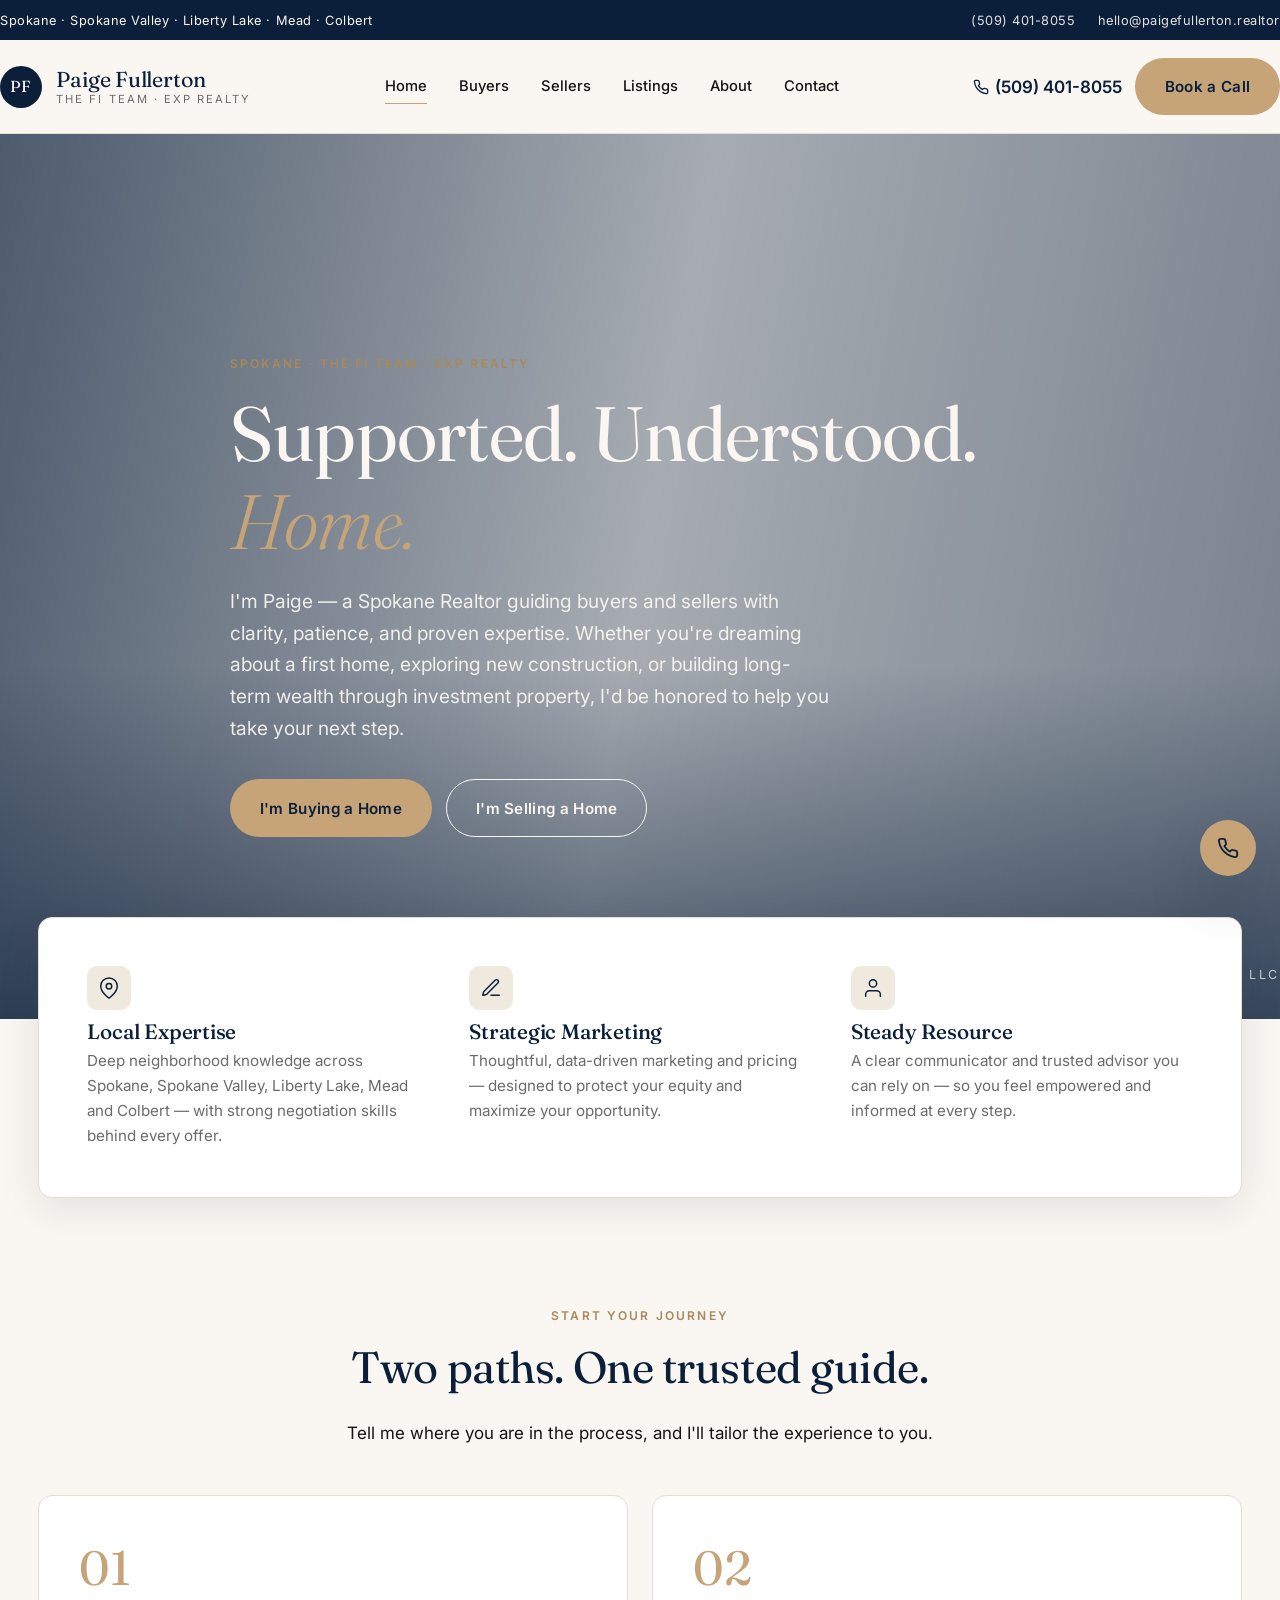
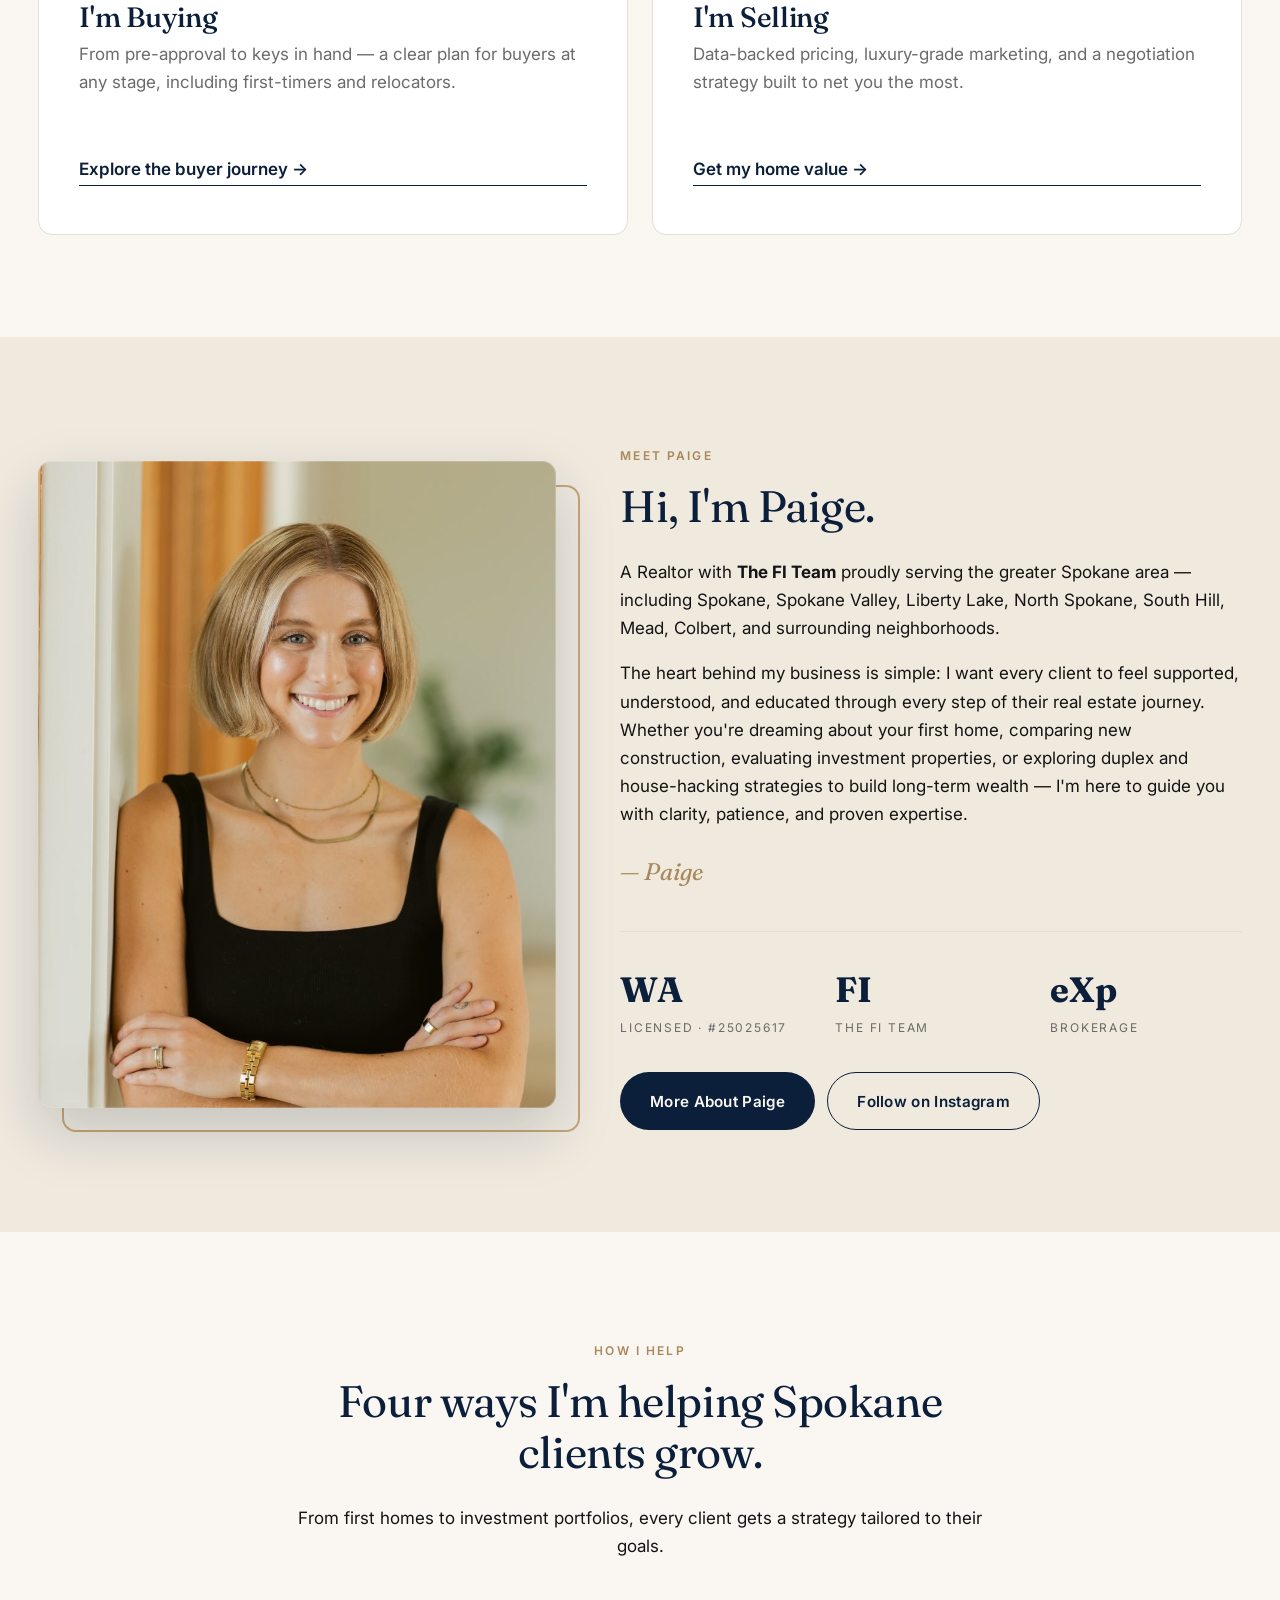
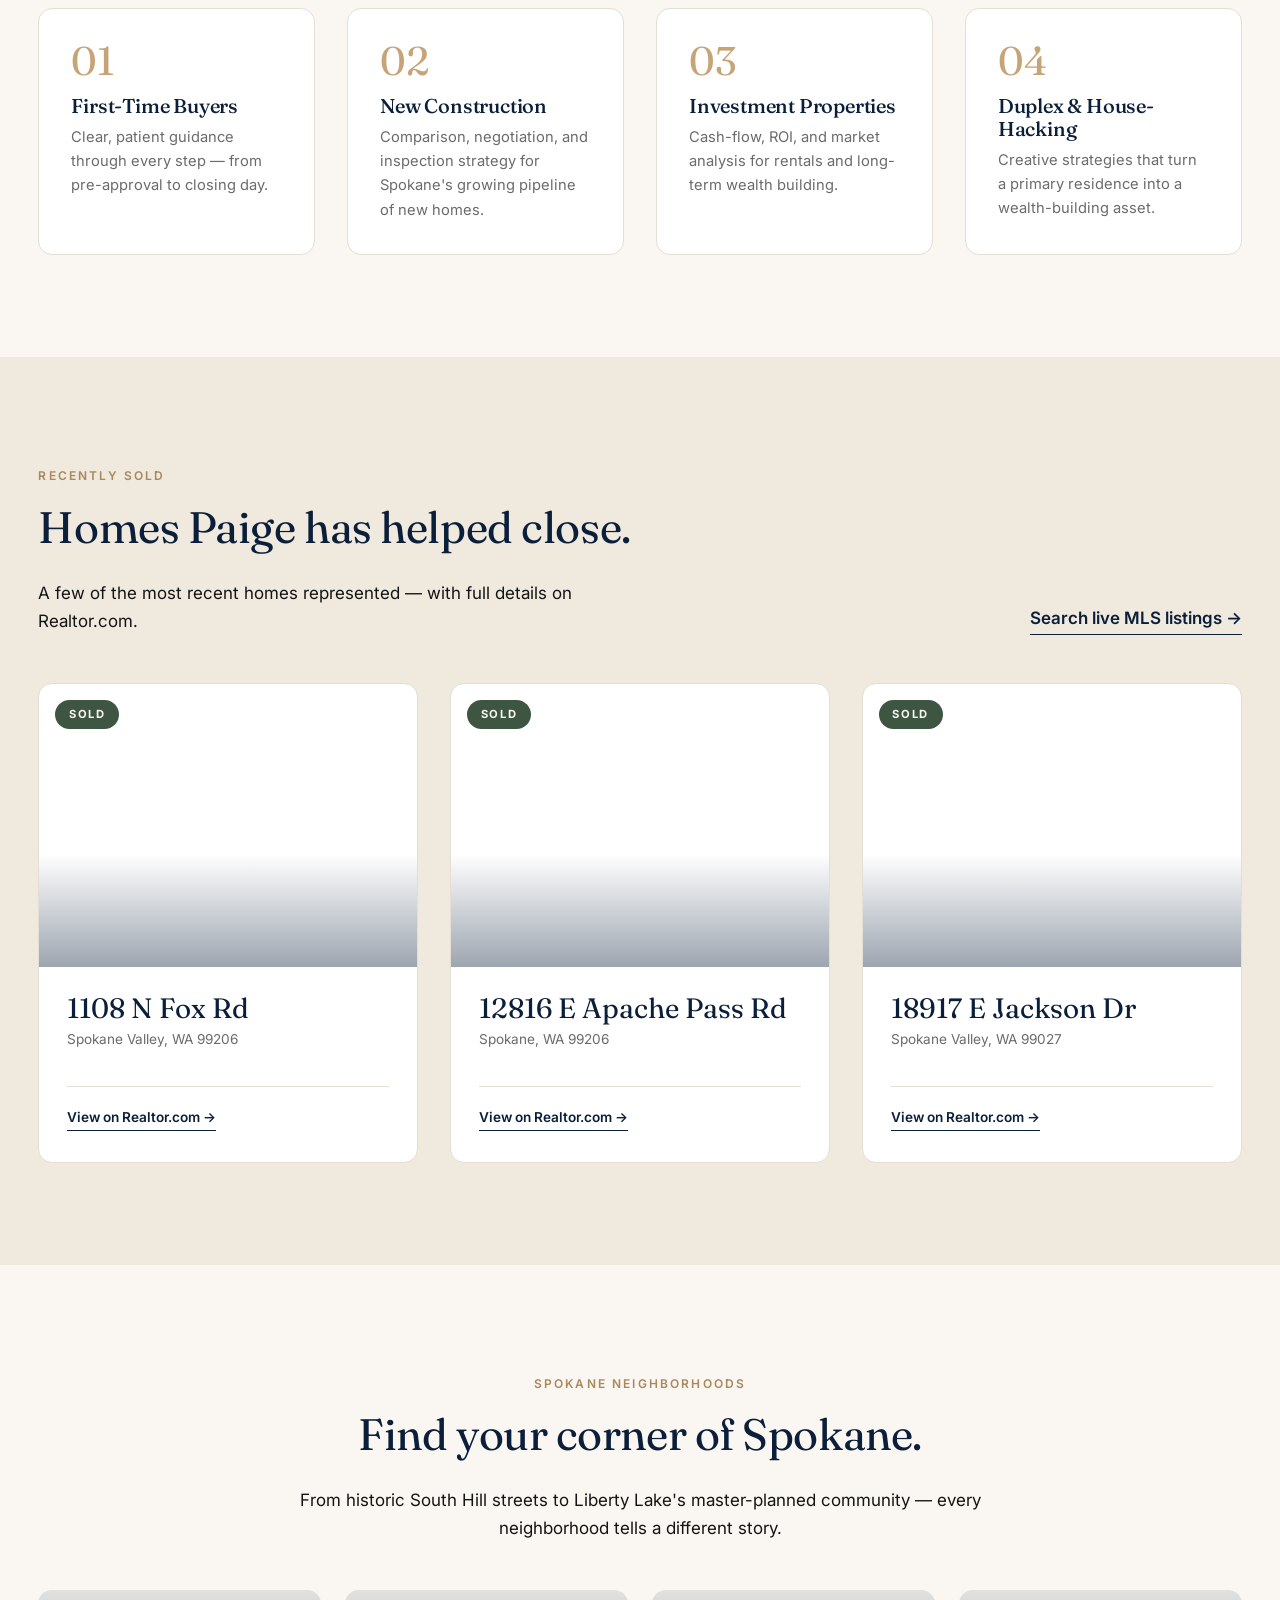
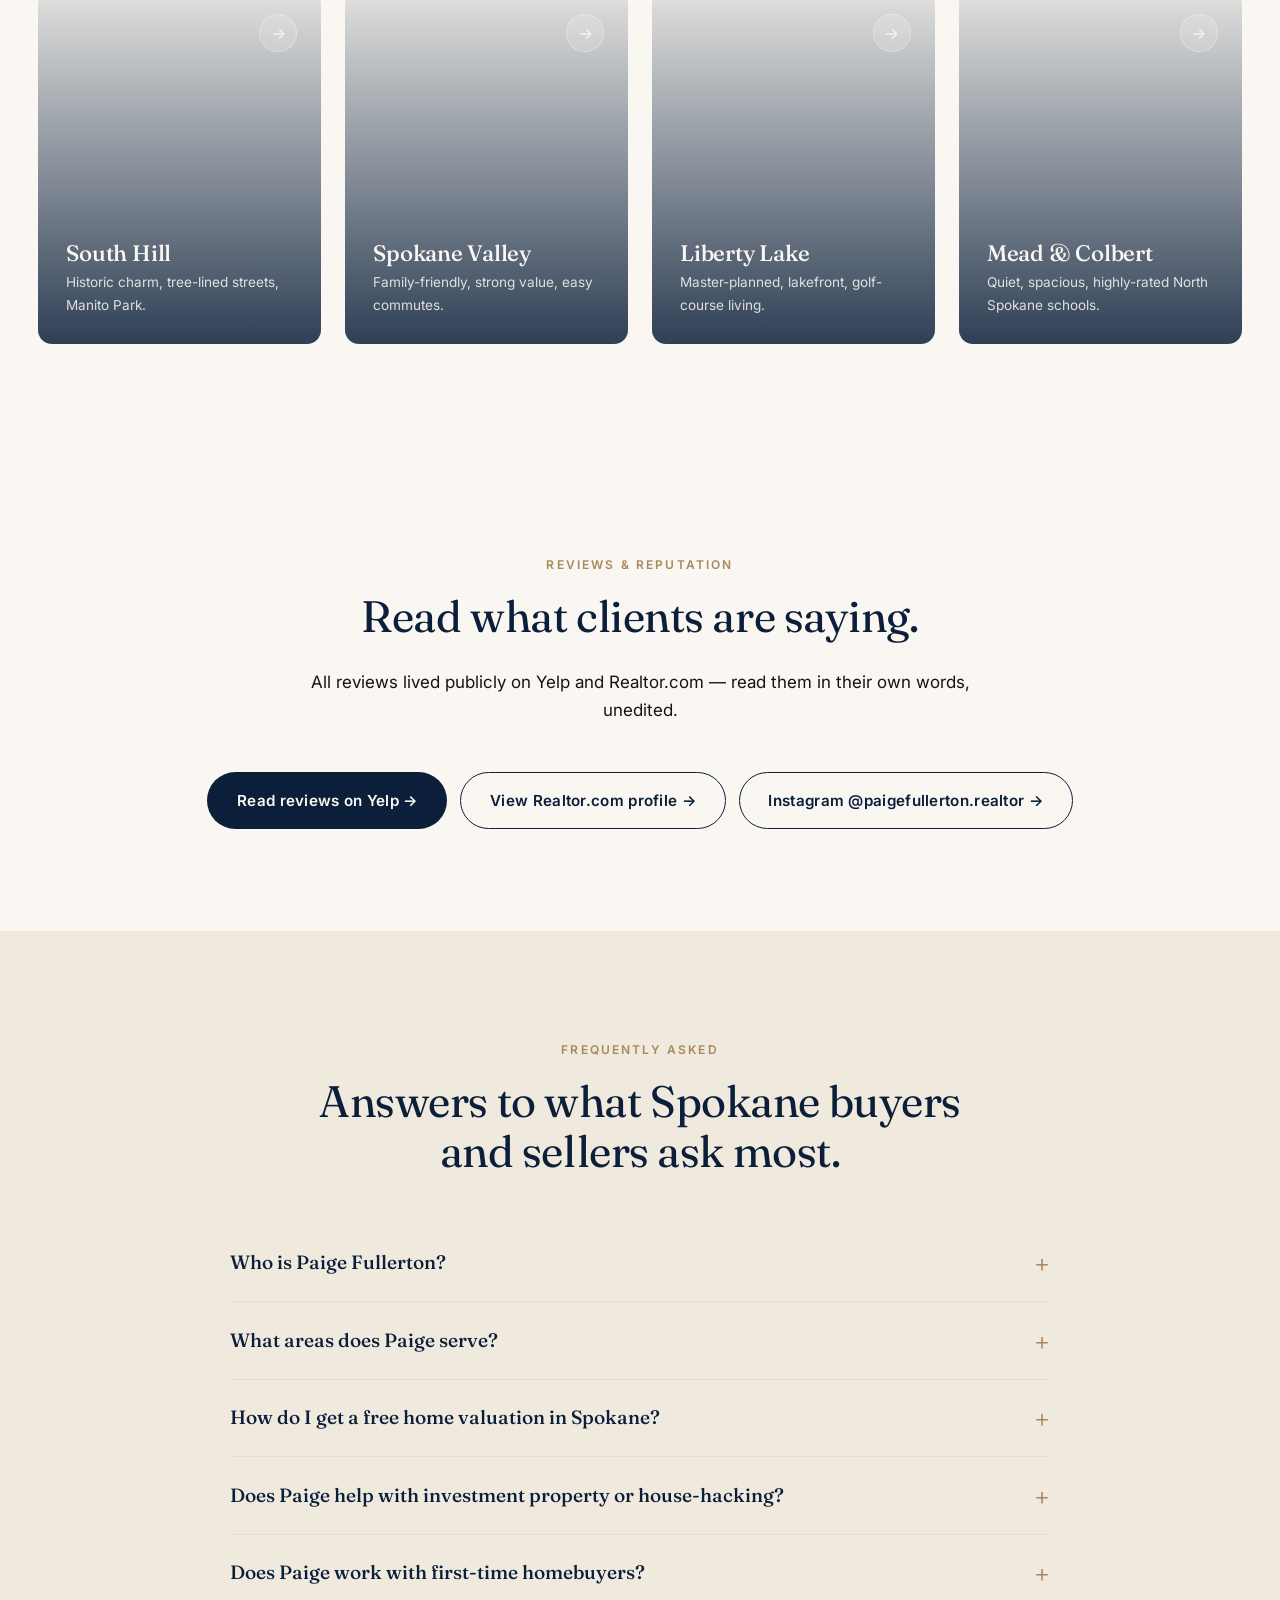
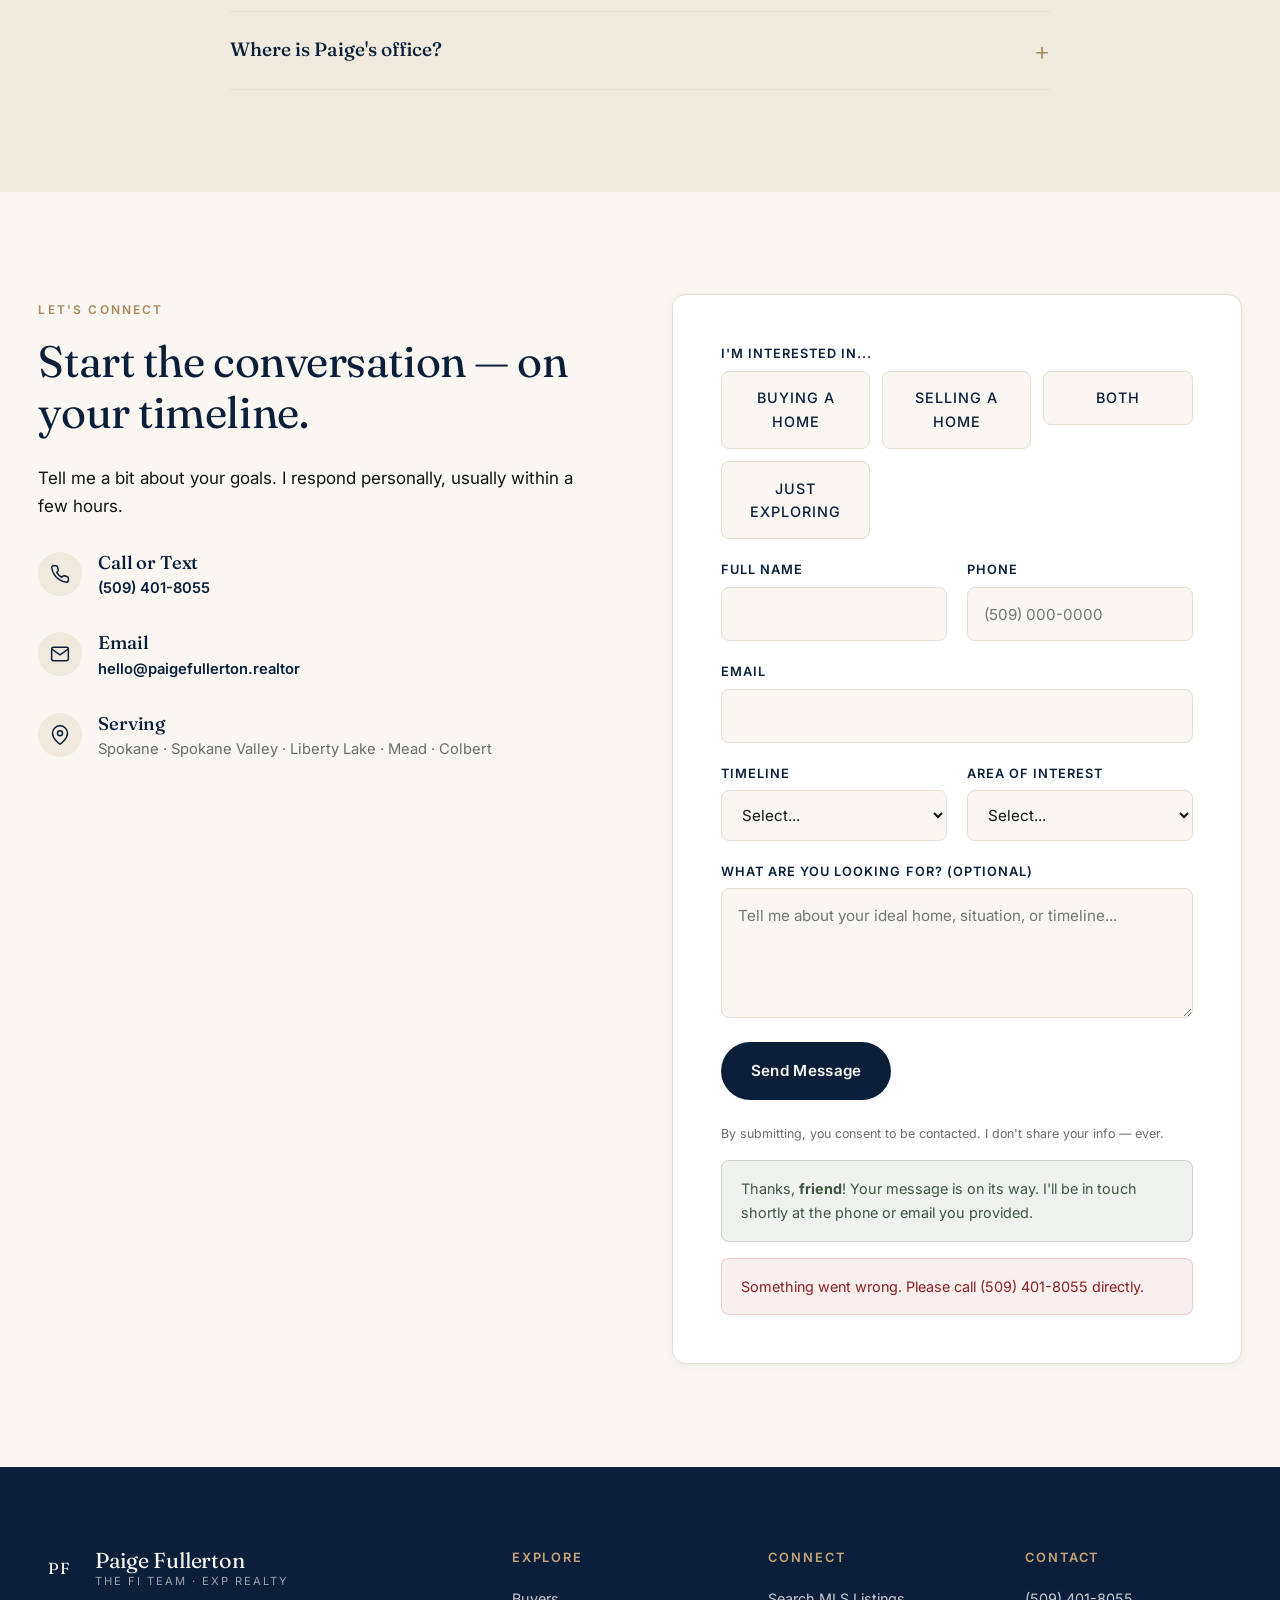
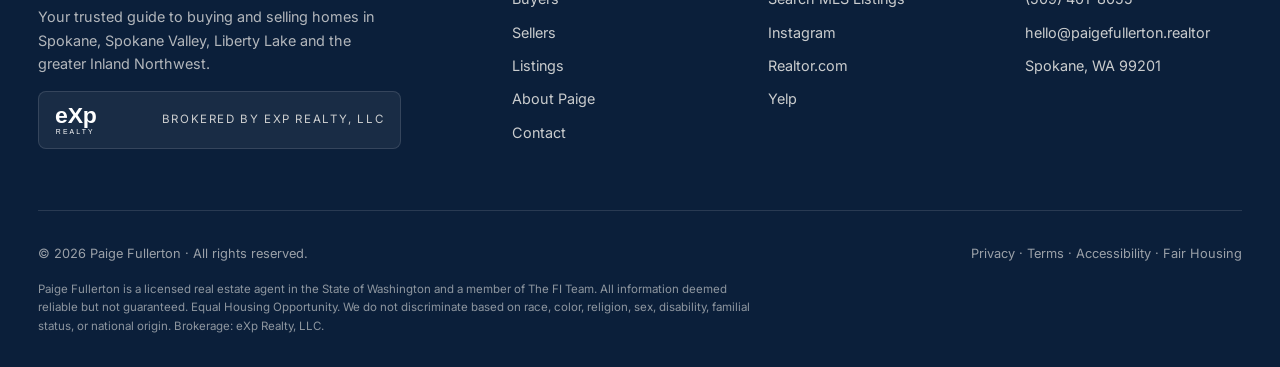
==== index.html @ 797d2068 "Initial: Paige Fullerton · Spokane Realtor static site" ====
<!doctype html>
<html lang="en">
<head>
<meta charset="utf-8" />
<meta name="viewport" content="width=device-width,initial-scale=1" />

<title>Paige Fullerton | Spokane Real Estate Agent · eXp Realty</title>
<meta name="description" content="Paige Fullerton is a Washington-licensed Realtor with The FI Team at eXp Realty, based in Spokane. Helping buyers and sellers across South Hill, Kendall Yards, Liberty Lake and the greater Inland Northwest." />
<meta name="keywords" content="Spokane real estate agent, Spokane realtor, eXp Realty Spokane, Paige Fullerton, South Hill homes for sale, Kendall Yards, Liberty Lake real estate, sell home Spokane, buy home Spokane" />
<meta name="author" content="Paige Fullerton" />
<meta name="geo.region" content="US-WA" />
<meta name="geo.placename" content="Spokane" />
<meta name="robots" content="index, follow, max-image-preview:large" />
<link rel="canonical" href="https://di14mehdi8.github.io/paige-fullerton-site/" />

<!-- Open Graph -->
<meta property="og:type" content="website" />
<meta property="og:site_name" content="Paige Fullerton · Spokane Real Estate" />
<meta property="og:title" content="Paige Fullerton | Spokane Real Estate Agent · eXp Realty" />
<meta property="og:description" content="Your guide to buying and selling homes in Spokane, WA. Local expertise, modern marketing, and concierge service from eXp Realty agent Paige Fullerton." />
<meta property="og:image" content="https://di14mehdi8.github.io/paige-fullerton-site/assets/images/paige-headshot.jpg" />
<meta property="og:url" content="https://di14mehdi8.github.io/paige-fullerton-site/" />
<meta property="og:locale" content="en_US" />

<!-- Twitter -->
<meta name="twitter:card" content="summary_large_image" />
<meta name="twitter:title" content="Paige Fullerton | Spokane Real Estate Agent" />
<meta name="twitter:description" content="Buy or sell with confidence in Spokane, WA. Backed by eXp Realty." />
<meta name="twitter:image" content="https://di14mehdi8.github.io/paige-fullerton-site/assets/images/paige-headshot.jpg" />

<!-- Favicon -->
<link rel="icon" type="image/svg+xml" href="assets/favicon.svg" />
<link rel="apple-touch-icon" href="assets/apple-touch-icon.png" />

<!-- Fonts -->
<link rel="preconnect" href="https://fonts.googleapis.com" />
<link rel="preconnect" href="https://fonts.gstatic.com" crossorigin />
<link href="https://fonts.googleapis.com/css2?family=Fraunces:ital,opsz,wght@0,9..144,300..500;1,9..144,300..500&family=Inter:wght@400;500;600;700&display=swap" rel="stylesheet" />

<link rel="stylesheet" href="css/styles.css" />

<!-- JSON-LD: RealEstateAgent -->
<script type="application/ld+json">
{
  "@context": "https://schema.org",
  "@type": "RealEstateAgent",
  "@id": "https://di14mehdi8.github.io/paige-fullerton-site/#agent",
  "name": "Paige Fullerton",
  "image": "https://di14mehdi8.github.io/paige-fullerton-site/assets/images/paige-headshot.jpg",
  "url": "https://di14mehdi8.github.io/paige-fullerton-site/",
  "telephone": "+1-509-401-8055",
  "email": "hello@paigefullerton.realtor",
  "jobTitle": "Real Estate Agent",
  "description": "Washington-licensed real estate agent with The FI Team at eXp Realty, helping buyers and sellers across Spokane County and the greater Inland Northwest.",
  "memberOf": {
    "@type": "Organization",
    "name": "The FI Team"
  },
  "worksFor": {
    "@type": "RealEstateAgency",
    "name": "eXp Realty, LLC",
    "url": "https://www.exprealty.com/"
  },
  "address": {
    "@type": "PostalAddress",
    "streetAddress": "601 W 1st Ave Ste 1400",
    "addressLocality": "Spokane",
    "addressRegion": "WA",
    "postalCode": "99201",
    "addressCountry": "US"
  },
  "hasCredential": {
    "@type": "EducationalOccupationalCredential",
    "credentialCategory": "license",
    "identifier": "25025617",
    "recognizedBy": {"@type":"Organization","name":"Washington State Department of Licensing"}
  },
  "areaServed": [
    {"@type": "City", "name": "Spokane, WA"},
    {"@type": "City", "name": "Spokane Valley, WA"},
    {"@type": "City", "name": "Liberty Lake, WA"},
    {"@type": "City", "name": "North Spokane, WA"},
    {"@type": "City", "name": "South Hill, Spokane, WA"},
    {"@type": "City", "name": "Mead, WA"},
    {"@type": "City", "name": "Colbert, WA"}
  ],
  "knowsAbout": [
    "Residential real estate",
    "First-time homebuyers",
    "New construction",
    "Investment properties",
    "Duplex and house-hacking strategies",
    "Pricing strategy",
    "Market analysis",
    "Negotiation",
    "Staging recommendations"
  ],
  "sameAs": [
    "https://www.instagram.com/paigefullerton.realtor/",
    "https://www.realtor.com/realestateagents/69431c8e93b775f14935ef89",
    "https://www.yelp.com/biz/paige-fullerton-realtor-spokane"
  ]
}
</script>

<!-- JSON-LD: LocalBusiness -->
<script type="application/ld+json">
{
  "@context": "https://schema.org",
  "@type": "LocalBusiness",
  "@id": "https://di14mehdi8.github.io/paige-fullerton-site/#business",
  "name": "Paige Fullerton Real Estate · The FI Team at eXp Realty",
  "image": "https://di14mehdi8.github.io/paige-fullerton-site/assets/images/paige-headshot.jpg",
  "telephone": "+1-509-401-8055",
  "url": "https://di14mehdi8.github.io/paige-fullerton-site/",
  "priceRange": "$$$",
  "address": {
    "@type": "PostalAddress",
    "streetAddress": "601 W 1st Ave Ste 1400",
    "addressLocality": "Spokane",
    "addressRegion": "WA",
    "postalCode": "99201",
    "addressCountry": "US"
  },
  "geo": {
    "@type": "GeoCoordinates",
    "latitude": 47.6587,
    "longitude": -117.4260
  },
  "openingHoursSpecification": [{
    "@type": "OpeningHoursSpecification",
    "dayOfWeek": ["Monday","Tuesday","Wednesday","Thursday","Friday","Saturday","Sunday"],
    "opens": "08:00",
    "closes": "20:00"
  }]
}
</script>

<!-- JSON-LD: FAQPage (AEO) -->
<script type="application/ld+json">
{
  "@context": "https://schema.org",
  "@type": "FAQPage",
  "mainEntity": [
    {
      "@type": "Question",
      "name": "Who is Paige Fullerton?",
      "acceptedAnswer": {
        "@type": "Answer",
        "text": "Paige Fullerton is a Washington-licensed Realtor based in Spokane, WA. She is a member of The FI Team — one of the fastest-growing real estate teams in North America — operating under the eXp Realty brokerage. Paige helps buyers and sellers across Spokane, Spokane Valley, Liberty Lake, and the greater Inland Northwest."
      }
    },
    {
      "@type": "Question",
      "name": "What areas does Paige Fullerton serve?",
      "acceptedAnswer": {
        "@type": "Answer",
        "text": "Paige proudly serves the greater Spokane area including Spokane, Spokane Valley, Liberty Lake, North Spokane, South Hill, Mead, Colbert, and the surrounding neighborhoods."
      }
    },
    {
      "@type": "Question",
      "name": "How do I get a free home valuation in Spokane?",
      "acceptedAnswer": {
        "@type": "Answer",
        "text": "Request a complimentary home valuation directly from Paige Fullerton's website or call (509) 401-8055. You will receive a data-backed estimate based on recent comparable sales in your Spokane neighborhood, usually within 24 hours."
      }
    },
    {
      "@type": "Question",
      "name": "What is the Spokane real estate market like in 2026?",
      "acceptedAnswer": {
        "@type": "Answer",
        "text": "Spokane remains one of the most sought-after markets in the Inland Northwest. Inventory is modest, days on market average under 30 in many neighborhoods, and appreciation continues in South Hill, Kendall Yards, and Liberty Lake. Contact Paige for a current neighborhood-specific report."
      }
    },
    {
      "@type": "Question",
      "name": "Does Paige Fullerton work with first-time homebuyers?",
      "acceptedAnswer": {
        "@type": "Answer",
        "text": "Yes. Paige loves working with first-time buyers and walks them through every step with clarity and patience. She also specializes in new construction, investment properties, and duplex and house-hacking strategies for clients building long-term wealth."
      }
    }
  ]
}
</script>

<!-- JSON-LD: WebSite (sitelinks searchbox) -->
<script type="application/ld+json">
{
  "@context": "https://schema.org",
  "@type": "WebSite",
  "@id": "https://di14mehdi8.github.io/paige-fullerton-site/#website",
  "url": "https://di14mehdi8.github.io/paige-fullerton-site/",
  "name": "Paige Fullerton · Spokane Real Estate",
  "publisher": { "@id": "https://di14mehdi8.github.io/paige-fullerton-site/#agent" },
  "potentialAction": {
    "@type": "SearchAction",
    "target": "https://di14mehdi8.github.io/paige-fullerton-site/listings.html?q={search_term_string}",
    "query-input": "required name=search_term_string"
  }
}
</script>
</head>
<body>

<!-- Top bar -->
<div class="topbar">
  <div class="container topbar-inner">
    <div>Spokane · Spokane Valley · Liberty Lake · Mead · Colbert</div>
    <div class="topbar-right">
      <a href="tel:+15094018055" aria-label="Call Paige">(509) 401-8055</a>
      <a href="mailto:hello@paigefullerton.realtor" aria-label="Email Paige">hello@paigefullerton.realtor</a>
    </div>
  </div>
</div>

<!-- Header -->
<header class="site-header">
  <div class="container site-header-inner">
    <a class="brand" href="index.html" aria-label="Paige Fullerton Real Estate home">
      <span class="brand-mark" aria-hidden="true">PF</span>
      <span class="brand-text">
        Paige Fullerton
        <small>The FI Team · eXp Realty</small>
      </span>
    </a>

    <nav class="primary-nav" id="primary-nav" aria-label="Primary">
      <ul>
        <li><a href="index.html" aria-current="page">Home</a></li>
        <li><a href="buyers.html">Buyers</a></li>
        <li><a href="sellers.html">Sellers</a></li>
        <li><a href="listings.html">Listings</a></li>
        <li><a href="about.html">About</a></li>
        <li><a href="contact.html">Contact</a></li>
      </ul>
    </nav>

    <div class="header-cta">
      <a class="phone-link" href="tel:+15094018055">
        <svg width="16" height="16" viewBox="0 0 24 24" fill="none" stroke="currentColor" stroke-width="2" stroke-linecap="round" stroke-linejoin="round"><path d="M22 16.92v3a2 2 0 0 1-2.18 2 19.79 19.79 0 0 1-8.63-3.07 19.5 19.5 0 0 1-6-6 19.79 19.79 0 0 1-3.07-8.67A2 2 0 0 1 4.11 2h3a2 2 0 0 1 2 1.72c.13.96.36 1.9.7 2.81a2 2 0 0 1-.45 2.11L8.09 9.91a16 16 0 0 0 6 6l1.27-1.27a2 2 0 0 1 2.11-.45c.91.34 1.85.57 2.81.7A2 2 0 0 1 22 16.92z"/></svg>
        (509) 401-8055
      </a>
      <a class="btn btn-gold" href="contact.html">Book a Call</a>
      <button class="nav-toggle" id="nav-toggle" aria-expanded="false" aria-controls="primary-nav" aria-label="Toggle navigation">
        <span></span>
      </button>
    </div>
  </div>
</header>

<!-- Hero -->
<section class="hero" aria-label="Introduction">
  <div class="hero-bg" role="presentation"></div>
  <div class="container hero-inner">
    <span class="eyebrow">Spokane · The FI Team · eXp Realty</span>
    <h1>Supported. Understood. <em>Home.</em></h1>
    <p class="hero-sub">
      I'm Paige — a Spokane Realtor guiding buyers and sellers with clarity, patience, and proven
      expertise. Whether you're dreaming about a first home, exploring new construction, or building
      long-term wealth through investment property, I'd be honored to help you take your next step.
    </p>
    <div class="hero-cta">
      <a class="btn btn-gold" href="buyers.html">I'm Buying a Home</a>
      <a class="btn btn-outline-light" href="sellers.html">I'm Selling a Home</a>
    </div>
  </div>
  <div class="hero-meta container">
    <span>Licensed in Washington State</span>
    <span class="hero-meta-exp">
      <img src="assets/exp-realty-logo-light.svg" alt="eXp Realty" class="hero-exp-logo">
      Brokered by eXp Realty, LLC
    </span>
  </div>
</section>

<!-- Value strip -->
<div class="container" style="margin-top: calc(-1 * var(--section-py));">
  <div class="value-strip">
    <div class="value-item">
      <div class="value-icon" aria-hidden="true">
        <svg width="22" height="22" viewBox="0 0 24 24" fill="none" stroke="currentColor" stroke-width="1.6" stroke-linecap="round" stroke-linejoin="round"><path d="M21 10c0 7-9 13-9 13s-9-6-9-13a9 9 0 0 1 18 0z"/><circle cx="12" cy="10" r="3"/></svg>
      </div>
      <h4>Local Expertise</h4>
      <p>Deep neighborhood knowledge across Spokane, Spokane Valley, Liberty Lake, Mead and Colbert — with strong negotiation skills behind every offer.</p>
    </div>
    <div class="value-item">
      <div class="value-icon" aria-hidden="true">
        <svg width="22" height="22" viewBox="0 0 24 24" fill="none" stroke="currentColor" stroke-width="1.6" stroke-linecap="round" stroke-linejoin="round"><path d="M12 20h9"/><path d="M16.5 3.5a2.121 2.121 0 1 1 3 3L7 19l-4 1 1-4L16.5 3.5z"/></svg>
      </div>
      <h4>Strategic Marketing</h4>
      <p>Thoughtful, data-driven marketing and pricing — designed to protect your equity and maximize your opportunity.</p>
    </div>
    <div class="value-item">
      <div class="value-icon" aria-hidden="true">
        <svg width="22" height="22" viewBox="0 0 24 24" fill="none" stroke="currentColor" stroke-width="1.6" stroke-linecap="round" stroke-linejoin="round"><path d="M20 21v-2a4 4 0 0 0-4-4H8a4 4 0 0 0-4 4v2"/><circle cx="12" cy="7" r="4"/></svg>
      </div>
      <h4>Steady Resource</h4>
      <p>A clear communicator and trusted advisor you can rely on — so you feel empowered and informed at every step.</p>
    </div>
  </div>
</div>

<!-- Path picker -->
<section id="path" aria-labelledby="path-title">
  <div class="container">
    <div class="section-header centered reveal">
      <span class="eyebrow">Start Your Journey</span>
      <h2 id="path-title">Two paths. One trusted guide.</h2>
      <p>Tell me where you are in the process, and I'll tailor the experience to you.</p>
    </div>

    <div class="path-picker">
      <a href="buyers.html" class="path-card buyer reveal">
        <div>
          <div class="num">01</div>
          <h3>I'm Buying</h3>
          <p>From pre-approval to keys in hand — a clear plan for buyers at any stage, including first-timers and relocators.</p>
        </div>
        <span class="btn-link">Explore the buyer journey →</span>
      </a>
      <a href="sellers.html" class="path-card seller reveal">
        <div>
          <div class="num">02</div>
          <h3>I'm Selling</h3>
          <p>Data-backed pricing, luxury-grade marketing, and a negotiation strategy built to net you the most.</p>
        </div>
        <span class="btn-link">Get my home value →</span>
      </a>
    </div>
  </div>
</section>

<!-- About preview -->
<section class="bg-cream-dark" aria-labelledby="about-title">
  <div class="container">
    <div class="about-grid">
      <div class="about-photo-frame reveal">
        <div class="about-photo" style="background-image: url('assets/images/paige-headshot.jpg');" role="img" aria-label="Portrait of Paige Fullerton, Spokane Realtor"></div>
      </div>
      <div class="reveal">
        <span class="eyebrow">Meet Paige</span>
        <h2 id="about-title">Hi, I'm Paige.</h2>
        <p>
          A Realtor with <strong>The FI Team</strong> proudly serving the greater Spokane area —
          including Spokane, Spokane Valley, Liberty Lake, North Spokane, South Hill, Mead, Colbert,
          and surrounding neighborhoods.
        </p>
        <p>
          The heart behind my business is simple: I want every client to feel supported, understood,
          and educated through every step of their real estate journey. Whether you're dreaming about
          your first home, comparing new construction, evaluating investment properties, or exploring
          duplex and house-hacking strategies to build long-term wealth — I'm here to guide you with
          clarity, patience, and proven expertise.
        </p>
        <p class="signature">— Paige</p>

        <div class="about-stats">
          <div class="stat">
            <strong>WA</strong>
            <span>Licensed · #25025617</span>
          </div>
          <div class="stat">
            <strong>FI</strong>
            <span>The FI Team</span>
          </div>
          <div class="stat">
            <strong>eXp</strong>
            <span>Brokerage</span>
          </div>
        </div>

        <div style="margin-top: 2rem; display: flex; gap: .8rem; flex-wrap: wrap;">
          <a class="btn btn-primary" href="about.html">More About Paige</a>
          <a class="btn btn-outline" href="https://www.instagram.com/paigefullerton.realtor/" target="_blank" rel="noopener">Follow on Instagram</a>
        </div>
      </div>
    </div>
  </div>
</section>

<!-- Specialties -->
<section aria-labelledby="specialties-title">
  <div class="container">
    <div class="section-header centered reveal">
      <span class="eyebrow">How I Help</span>
      <h2 id="specialties-title">Four ways I'm helping Spokane clients grow.</h2>
      <p>From first homes to investment portfolios, every client gets a strategy tailored to their goals.</p>
    </div>
    <div class="steps">
      <div class="step reveal"><h4>First-Time Buyers</h4><p>Clear, patient guidance through every step — from pre-approval to closing day.</p></div>
      <div class="step reveal"><h4>New Construction</h4><p>Comparison, negotiation, and inspection strategy for Spokane's growing pipeline of new homes.</p></div>
      <div class="step reveal"><h4>Investment Properties</h4><p>Cash-flow, ROI, and market analysis for rentals and long-term wealth building.</p></div>
      <div class="step reveal"><h4>Duplex & House-Hacking</h4><p>Creative strategies that turn a primary residence into a wealth-building asset.</p></div>
    </div>
  </div>
</section>

<!-- Recently sold -->
<section class="bg-cream-dark" aria-labelledby="sold-title">
  <div class="container">
    <div class="section-header reveal" style="display: flex; justify-content: space-between; align-items: flex-end; flex-wrap: wrap; gap: 1rem; max-width: none;">
      <div>
        <span class="eyebrow">Recently Sold</span>
        <h2 id="sold-title">Homes Paige has helped close.</h2>
        <p style="max-width:560px;">A few of the most recent homes represented — with full details on Realtor.com.</p>
      </div>
      <a href="http://paige.inlandnorthwesthomes.com/" target="_blank" rel="noopener" class="btn-link">Search live MLS listings →</a>
    </div>

    <div class="listings-grid">
      <article class="listing-card reveal">
        <a href="https://www.realtor.com/realestateandhomes-detail/1108-N-Fox-Rd_Spokane-Valley_WA_99206_M29449-90007" target="_blank" rel="noopener">
          <div class="listing-photo" style="background-image: url('https://images.unsplash.com/photo-1564013799919-ab600027ffc6?auto=format&fit=crop&w=1200&q=80');">
            <span class="listing-badge sold">Sold</span>
          </div>
          <div class="listing-body">
            <p class="listing-price">1108 N Fox Rd</p>
            <p class="listing-city">Spokane Valley, WA 99206</p>
            <div class="listing-specs" style="margin-top:1rem;"><span class="btn-link">View on Realtor.com →</span></div>
          </div>
        </a>
      </article>

      <article class="listing-card reveal">
        <a href="https://www.realtor.com/realestateandhomes-detail/12816-E-Apache-Pass-Rd_Spokane_WA_99206_M26578-67292" target="_blank" rel="noopener">
          <div class="listing-photo" style="background-image: url('https://images.unsplash.com/photo-1600596542815-ffad4c1539a9?auto=format&fit=crop&w=1200&q=80');">
            <span class="listing-badge sold">Sold</span>
          </div>
          <div class="listing-body">
            <p class="listing-price">12816 E Apache Pass Rd</p>
            <p class="listing-city">Spokane, WA 99206</p>
            <div class="listing-specs" style="margin-top:1rem;"><span class="btn-link">View on Realtor.com →</span></div>
          </div>
        </a>
      </article>

      <article class="listing-card reveal">
        <a href="https://www.realtor.com/realestateandhomes-detail/18917-E-Jackson-Dr_Spokane-Valley_WA_99027_M27421-17364" target="_blank" rel="noopener">
          <div class="listing-photo" style="background-image: url('https://images.unsplash.com/photo-1605146769289-440113cc3d00?auto=format&fit=crop&w=1200&q=80');">
            <span class="listing-badge sold">Sold</span>
          </div>
          <div class="listing-body">
            <p class="listing-price">18917 E Jackson Dr</p>
            <p class="listing-city">Spokane Valley, WA 99027</p>
            <div class="listing-specs" style="margin-top:1rem;"><span class="btn-link">View on Realtor.com →</span></div>
          </div>
        </a>
      </article>
    </div>
  </div>
</section>

<!-- Neighborhoods -->
<section aria-labelledby="hoods-title">
  <div class="container">
    <div class="section-header centered reveal">
      <span class="eyebrow">Spokane Neighborhoods</span>
      <h2 id="hoods-title">Find your corner of Spokane.</h2>
      <p>From historic South Hill streets to Liberty Lake's master-planned community — every neighborhood tells a different story.</p>
    </div>

    <div class="hood-grid">
      <a class="hood-card reveal" href="contact.html?area=south-hill" style="background-image: url('https://images.unsplash.com/photo-1570129477492-45c003edd2be?auto=format&fit=crop&w=1200&q=80');">
        <div>
          <h3>South Hill</h3>
          <p>Historic charm, tree-lined streets, Manito Park.</p>
        </div>
      </a>
      <a class="hood-card reveal" href="contact.html?area=spokane-valley" style="background-image: url('https://images.unsplash.com/photo-1600585154340-be6161a56a0c?auto=format&fit=crop&w=1200&q=80');">
        <div>
          <h3>Spokane Valley</h3>
          <p>Family-friendly, strong value, easy commutes.</p>
        </div>
      </a>
      <a class="hood-card reveal" href="contact.html?area=liberty-lake" style="background-image: url('https://images.unsplash.com/photo-1512917774080-9991f1c4c750?auto=format&fit=crop&w=1200&q=80');">
        <div>
          <h3>Liberty Lake</h3>
          <p>Master-planned, lakefront, golf-course living.</p>
        </div>
      </a>
      <a class="hood-card reveal" href="contact.html?area=mead" style="background-image: url('https://images.unsplash.com/photo-1600566753376-12c8ab7fb75b?auto=format&fit=crop&w=1200&q=80');">
        <div>
          <h3>Mead &amp; Colbert</h3>
          <p>Quiet, spacious, highly-rated North Spokane schools.</p>
        </div>
      </a>
    </div>
  </div>
</section>

<!-- Testimonials -->
<section aria-labelledby="reviews-title">
  <div class="container">
    <div class="section-header centered reveal">
      <span class="eyebrow">Reviews & Reputation</span>
      <h2 id="reviews-title">Read what clients are saying.</h2>
      <p>All reviews lived publicly on Yelp and Realtor.com — read them in their own words, unedited.</p>
    </div>

    <div class="text-center reveal" style="display:flex; gap:.8rem; justify-content:center; flex-wrap:wrap;">
      <a class="btn btn-primary" href="https://www.yelp.com/biz/paige-fullerton-realtor-spokane" target="_blank" rel="noopener">Read reviews on Yelp →</a>
      <a class="btn btn-outline" href="https://www.realtor.com/realestateagents/69431c8e93b775f14935ef89" target="_blank" rel="noopener">View Realtor.com profile →</a>
      <a class="btn btn-outline" href="https://www.instagram.com/paigefullerton.realtor/" target="_blank" rel="noopener">Instagram @paigefullerton.realtor →</a>
    </div>
  </div>
</section>

<!-- FAQ -->
<section class="bg-cream-dark" aria-labelledby="faq-title">
  <div class="container">
    <div class="section-header centered reveal">
      <span class="eyebrow">Frequently Asked</span>
      <h2 id="faq-title">Answers to what Spokane buyers and sellers ask most.</h2>
    </div>
    <div class="faq-list">
      <details class="faq-item">
        <summary>Who is Paige Fullerton?</summary>
        <div class="faq-body">
          Paige is a Washington-licensed Realtor (#25025617) with <strong>The FI Team</strong> at
          <strong>eXp Realty</strong>, based in Spokane, WA. She helps buyers and sellers across the
          greater Spokane area — including Spokane Valley, Liberty Lake, North Spokane, South Hill,
          Mead, Colbert, and surrounding neighborhoods.
        </div>
      </details>
      <details class="faq-item">
        <summary>What areas does Paige serve?</summary>
        <div class="faq-body">
          Spokane, Spokane Valley, Liberty Lake, North Spokane, South Hill, Mead, Colbert,
          and the surrounding Inland Northwest neighborhoods.
        </div>
      </details>
      <details class="faq-item">
        <summary>How do I get a free home valuation in Spokane?</summary>
        <div class="faq-body">
          Request a complimentary home valuation via the seller intake form on this site or call
          <a href="tel:+15094018055">(509) 401-8055</a>. You'll receive a data-backed estimate based on
          recent comparable sales in your Spokane neighborhood — usually within 24 hours.
        </div>
      </details>
      <details class="faq-item">
        <summary>Does Paige help with investment property or house-hacking?</summary>
        <div class="faq-body">
          Yes — Paige specializes in investment properties and duplex / house-hacking strategies for
          clients building long-term wealth. She'll walk you through ROI, cash-flow, and creative
          financing approaches alongside a detailed market analysis.
        </div>
      </details>
      <details class="faq-item">
        <summary>Does Paige work with first-time homebuyers?</summary>
        <div class="faq-body">
          Absolutely. Paige loves working with first-time buyers and takes the time to educate, answer
          questions, and walk through every step with clarity and patience. Her goal is for you to
          feel empowered and informed — not rushed.
        </div>
      </details>
      <details class="faq-item">
        <summary>Where is Paige's office?</summary>
        <div class="faq-body">
          601 W 1st Ave Ste 1400, Spokane, WA 99201. Serving Spokane County and surrounding Inland
          Northwest communities.
        </div>
      </details>
    </div>
  </div>
</section>

<!-- Contact intake -->
<section id="contact" aria-labelledby="contact-title">
  <div class="container">
    <div class="split">
      <div class="reveal">
        <span class="eyebrow">Let's Connect</span>
        <h2 id="contact-title">Start the conversation — on your timeline.</h2>
        <p>Tell me a bit about your goals. I respond personally, usually within a few hours.</p>

        <div class="contact-info" style="margin-top: 2rem;">
          <div class="contact-item">
            <div class="icon" aria-hidden="true">
              <svg width="20" height="20" viewBox="0 0 24 24" fill="none" stroke="currentColor" stroke-width="1.8" stroke-linecap="round" stroke-linejoin="round"><path d="M22 16.92v3a2 2 0 0 1-2.18 2 19.79 19.79 0 0 1-8.63-3.07 19.5 19.5 0 0 1-6-6 19.79 19.79 0 0 1-3.07-8.67A2 2 0 0 1 4.11 2h3a2 2 0 0 1 2 1.72c.13.96.36 1.9.7 2.81a2 2 0 0 1-.45 2.11L8.09 9.91a16 16 0 0 0 6 6l1.27-1.27a2 2 0 0 1 2.11-.45c.91.34 1.85.57 2.81.7A2 2 0 0 1 22 16.92z"/></svg>
            </div>
            <div>
              <h4>Call or Text</h4>
              <p><a href="tel:+15094018055">(509) 401-8055</a></p>
            </div>
          </div>
          <div class="contact-item">
            <div class="icon" aria-hidden="true">
              <svg width="20" height="20" viewBox="0 0 24 24" fill="none" stroke="currentColor" stroke-width="1.8" stroke-linecap="round" stroke-linejoin="round"><path d="M4 4h16c1.1 0 2 .9 2 2v12c0 1.1-.9 2-2 2H4c-1.1 0-2-.9-2-2V6c0-1.1.9-2 2-2z"/><polyline points="22,6 12,13 2,6"/></svg>
            </div>
            <div>
              <h4>Email</h4>
              <p><a href="mailto:hello@paigefullerton.realtor">hello@paigefullerton.realtor</a></p>
            </div>
          </div>
          <div class="contact-item">
            <div class="icon" aria-hidden="true">
              <svg width="20" height="20" viewBox="0 0 24 24" fill="none" stroke="currentColor" stroke-width="1.8" stroke-linecap="round" stroke-linejoin="round"><path d="M21 10c0 7-9 13-9 13s-9-6-9-13a9 9 0 0 1 18 0z"/><circle cx="12" cy="10" r="3"/></svg>
            </div>
            <div>
              <h4>Serving</h4>
              <p>Spokane · Spokane Valley · Liberty Lake · Mead · Colbert</p>
            </div>
          </div>
        </div>
      </div>

      <div class="form-card reveal">
        <form id="intake-form" novalidate>
          <div class="form-grid">
            <div class="form-row full">
              <label>I'm interested in...</label>
              <div class="radio-group">
                <label class="radio-pill">
                  <input type="radio" name="intent" value="buying" required>
                  <span>Buying a home</span>
                </label>
                <label class="radio-pill">
                  <input type="radio" name="intent" value="selling">
                  <span>Selling a home</span>
                </label>
                <label class="radio-pill">
                  <input type="radio" name="intent" value="both">
                  <span>Both</span>
                </label>
                <label class="radio-pill">
                  <input type="radio" name="intent" value="just-exploring">
                  <span>Just exploring</span>
                </label>
              </div>
            </div>
            <div class="form-row">
              <label for="f-name">Full name</label>
              <input id="f-name" name="name" type="text" autocomplete="name" required>
            </div>
            <div class="form-row">
              <label for="f-phone">Phone</label>
              <input id="f-phone" name="phone" type="tel" autocomplete="tel" placeholder="(509) 000-0000">
            </div>
            <div class="form-row full">
              <label for="f-email">Email</label>
              <input id="f-email" name="email" type="email" autocomplete="email" required>
            </div>
            <div class="form-row">
              <label for="f-timeline">Timeline</label>
              <select id="f-timeline" name="timeline">
                <option value="">Select...</option>
                <option>Ready now</option>
                <option>1–3 months</option>
                <option>3–6 months</option>
                <option>6–12 months</option>
                <option>Just researching</option>
              </select>
            </div>
            <div class="form-row">
              <label for="f-area">Area of interest</label>
              <select id="f-area" name="area">
                <option value="">Select...</option>
                <option>South Hill</option>
                <option>Kendall Yards</option>
                <option>Liberty Lake</option>
                <option>Spokane Valley</option>
                <option>North Spokane</option>
                <option>Coeur d'Alene, ID</option>
                <option>Not sure yet</option>
              </select>
            </div>
            <div class="form-row full">
              <label for="f-message">What are you looking for? (optional)</label>
              <textarea id="f-message" name="message" placeholder="Tell me about your ideal home, situation, or timeline..."></textarea>
            </div>
          </div>

          <div style="margin-top: 1.5rem; display: flex; gap: 1rem; align-items: center; flex-wrap: wrap;">
            <button type="submit" class="btn btn-primary">Send Message</button>
            <p class="consent">By submitting, you consent to be contacted. I don't share your info — ever.</p>
          </div>

          <div class="form-status success" id="form-success">
            Thanks, <strong data-name>friend</strong>! Your message is on its way. I'll be in touch shortly at the phone or email you provided.
          </div>
          <div class="form-status error" id="form-error">
            Something went wrong. Please call <a href="tel:+15094018055">(509) 401-8055</a> directly.
          </div>
        </form>
      </div>
    </div>
  </div>
</section>

<!-- Footer -->
<footer class="site-footer">
  <div class="container">
    <div class="footer-grid">
      <div class="footer-brand">
        <a class="brand" href="index.html" aria-label="Paige Fullerton Real Estate home">
          <span class="brand-mark" aria-hidden="true">PF</span>
          <span class="brand-text">
            Paige Fullerton
            <small>The FI Team · eXp Realty</small>
          </span>
        </a>
        <p>Your trusted guide to buying and selling homes in Spokane, Spokane Valley, Liberty Lake and the greater Inland Northwest.</p>
        <div class="exp-badge">
          <img class="exp-logo" src="assets/exp-realty-logo-light.svg" alt="eXp Realty" loading="lazy">
          <span>Brokered by eXp Realty, LLC</span>
        </div>
      </div>
      <div>
        <h5>Explore</h5>
        <ul>
          <li><a href="buyers.html">Buyers</a></li>
          <li><a href="sellers.html">Sellers</a></li>
          <li><a href="listings.html">Listings</a></li>
          <li><a href="about.html">About Paige</a></li>
          <li><a href="contact.html">Contact</a></li>
        </ul>
      </div>
      <div>
        <h5>Connect</h5>
        <ul>
          <li><a href="http://paige.inlandnorthwesthomes.com/" target="_blank" rel="noopener">Search MLS Listings</a></li>
          <li><a href="https://www.instagram.com/paigefullerton.realtor/" target="_blank" rel="noopener">Instagram</a></li>
          <li><a href="https://www.realtor.com/realestateagents/69431c8e93b775f14935ef89" target="_blank" rel="noopener">Realtor.com</a></li>
          <li><a href="https://www.yelp.com/biz/paige-fullerton-realtor-spokane" target="_blank" rel="noopener">Yelp</a></li>
        </ul>
      </div>
      <div>
        <h5>Contact</h5>
        <ul>
          <li><a href="tel:+15094018055">(509) 401-8055</a></li>
          <li><a href="mailto:hello@paigefullerton.realtor">hello@paigefullerton.realtor</a></li>
          <li>Spokane, WA 99201</li>
        </ul>
      </div>
    </div>

    <div class="footer-bottom">
      <div>© <span id="year">2026</span> Paige Fullerton · All rights reserved.</div>
      <div>Privacy · Terms · Accessibility · Fair Housing</div>
    </div>
    <p class="footer-disclaimer">
      Paige Fullerton is a licensed real estate agent in the State of Washington and a member of The FI Team.
      All information deemed reliable but not guaranteed. Equal Housing Opportunity. We do not discriminate
      based on race, color, religion, sex, disability, familial status, or national origin.
      Brokerage: eXp Realty, LLC.
    </p>
  </div>
</footer>

<a href="tel:+15094018055" class="float-call" aria-label="Call Paige">
  <svg width="22" height="22" viewBox="0 0 24 24" fill="none" stroke="currentColor" stroke-width="2" stroke-linecap="round" stroke-linejoin="round"><path d="M22 16.92v3a2 2 0 0 1-2.18 2 19.79 19.79 0 0 1-8.63-3.07 19.5 19.5 0 0 1-6-6 19.79 19.79 0 0 1-3.07-8.67A2 2 0 0 1 4.11 2h3a2 2 0 0 1 2 1.72c.13.96.36 1.9.7 2.81a2 2 0 0 1-.45 2.11L8.09 9.91a16 16 0 0 0 6 6l1.27-1.27a2 2 0 0 1 2.11-.45c.91.34 1.85.57 2.81.7A2 2 0 0 1 22 16.92z"/></svg>
</a>

<script src="js/main.js" defer></script>
</body>
</html>
---- css/styles.css ----
/* ==========================================================================
   Paige Fullerton · Spokane Real Estate | eXp Realty
   Design System
   ========================================================================== */

:root {
  --navy: #0B1F3A;
  --navy-80: rgba(11, 31, 58, 0.8);
  --navy-60: rgba(11, 31, 58, 0.6);
  --navy-10: rgba(11, 31, 58, 0.08);
  --gold: #C6A478;
  --gold-dark: #A8885C;
  --cream: #FAF7F2;
  --cream-dark: #EFE9DE;
  --ink: #141414;
  --muted: #6B6B6B;
  --line: #E4DED3;
  --white: #ffffff;
  --success: #3E5641;

  --serif: "Fraunces", "Playfair Display", Georgia, "Times New Roman", serif;
  --sans: "Inter", -apple-system, BlinkMacSystemFont, "Segoe UI", Helvetica, Arial, sans-serif;

  --maxw: 1280px;
  --gutter: clamp(1.25rem, 3vw, 2.5rem);
  --section-py: clamp(4rem, 8vw, 7rem);

  --radius-sm: 4px;
  --radius-md: 8px;
  --radius-lg: 14px;

  --shadow-sm: 0 2px 10px rgba(11, 31, 58, 0.06);
  --shadow-md: 0 10px 40px rgba(11, 31, 58, 0.10);
  --shadow-lg: 0 24px 60px rgba(11, 31, 58, 0.18);

  --ease: cubic-bezier(0.22, 1, 0.36, 1);
}

/* Reset */
*, *::before, *::after { box-sizing: border-box; }
html { scroll-behavior: smooth; -webkit-text-size-adjust: 100%; }
body {
  margin: 0;
  font-family: var(--sans);
  font-size: 17px;
  line-height: 1.65;
  color: var(--ink);
  background: var(--cream);
  -webkit-font-smoothing: antialiased;
  -moz-osx-font-smoothing: grayscale;
}
img, svg, video { display: block; max-width: 100%; height: auto; }
a { color: inherit; text-decoration: none; transition: color .2s var(--ease); }
button { font: inherit; cursor: pointer; border: 0; background: none; }
h1, h2, h3, h4 {
  font-family: var(--serif);
  font-weight: 500;
  line-height: 1.15;
  letter-spacing: -0.01em;
  margin: 0 0 .6em;
  color: var(--navy);
}
h1 { font-size: clamp(2.25rem, 5vw, 4rem); font-weight: 400; }
h2 { font-size: clamp(1.75rem, 3.5vw, 2.75rem); font-weight: 400; }
h3 { font-size: clamp(1.25rem, 2vw, 1.5rem); }
p { margin: 0 0 1em; }
p:last-child { margin-bottom: 0; }
.eyebrow {
  display: inline-block;
  font-family: var(--sans);
  font-size: .75rem;
  font-weight: 600;
  letter-spacing: .18em;
  text-transform: uppercase;
  color: var(--gold-dark);
  margin-bottom: 1rem;
}

/* Layout */
.container {
  width: 100%;
  max-width: var(--maxw);
  margin: 0 auto;
  padding: 0 var(--gutter);
}
section { padding: var(--section-py) 0; }
.section-header { max-width: 720px; margin-bottom: 3rem; }
.section-header.centered { margin-left: auto; margin-right: auto; text-align: center; }
.bg-navy { background: var(--navy); color: var(--cream); }
.bg-navy h1, .bg-navy h2, .bg-navy h3 { color: var(--cream); }
.bg-navy .eyebrow { color: var(--gold); }
.bg-cream-dark { background: var(--cream-dark); }

/* Buttons */
.btn {
  display: inline-flex;
  align-items: center;
  justify-content: center;
  gap: .6rem;
  padding: .95rem 1.8rem;
  font-family: var(--sans);
  font-size: .95rem;
  font-weight: 600;
  letter-spacing: .02em;
  border-radius: 999px;
  transition: all .25s var(--ease);
  white-space: nowrap;
  cursor: pointer;
  border: 1px solid transparent;
}
.btn-primary { background: var(--navy); color: var(--cream); }
.btn-primary:hover { background: var(--ink); transform: translateY(-1px); box-shadow: var(--shadow-md); }
.btn-gold { background: var(--gold); color: var(--navy); }
.btn-gold:hover { background: var(--gold-dark); color: var(--cream); transform: translateY(-1px); }
.btn-outline { border-color: var(--navy); color: var(--navy); }
.btn-outline:hover { background: var(--navy); color: var(--cream); }
.btn-outline-light { border-color: var(--cream); color: var(--cream); }
.btn-outline-light:hover { background: var(--cream); color: var(--navy); }
.btn-link {
  display: inline-flex; align-items: center; gap: .4rem;
  font-weight: 600; color: var(--navy);
  border-bottom: 1px solid currentColor;
  padding-bottom: 2px;
}
.btn-link:hover { color: var(--gold-dark); }

/* ==========================================================================
   Top Bar + Header
   ========================================================================== */
.topbar {
  background: var(--navy);
  color: var(--cream);
  font-size: .8rem;
  letter-spacing: .04em;
}
.topbar-inner {
  display: flex;
  justify-content: space-between;
  align-items: center;
  padding: .6rem 0;
  gap: 1rem;
}
.topbar a { color: var(--cream); opacity: .9; }
.topbar a:hover { opacity: 1; color: var(--gold); }
.topbar-right { display: flex; gap: 1.4rem; align-items: center; }

.site-header {
  position: sticky;
  top: 0;
  z-index: 100;
  background: rgba(250, 247, 242, 0.92);
  backdrop-filter: saturate(180%) blur(14px);
  -webkit-backdrop-filter: saturate(180%) blur(14px);
  border-bottom: 1px solid var(--line);
}
.site-header-inner {
  display: flex;
  align-items: center;
  justify-content: space-between;
  padding: 1.1rem 0;
  gap: 1rem;
}
.brand {
  display: flex; align-items: center; gap: .9rem;
  font-family: var(--serif);
  font-size: 1.35rem;
  color: var(--navy);
  letter-spacing: -0.01em;
}
.brand-mark {
  width: 42px; height: 42px;
  border-radius: 50%;
  background: var(--navy);
  color: var(--cream);
  display: grid; place-items: center;
  font-family: var(--serif);
  font-size: 1rem;
  letter-spacing: .03em;
}
.brand-text { line-height: 1.1; }
.brand-text small {
  display: block;
  font-family: var(--sans);
  font-size: .7rem;
  letter-spacing: .18em;
  text-transform: uppercase;
  color: var(--muted);
  margin-top: 2px;
}
.primary-nav ul {
  list-style: none;
  display: flex;
  gap: 2rem;
  margin: 0; padding: 0;
  font-size: .92rem;
  font-weight: 500;
}
.primary-nav a {
  position: relative;
  padding: .4rem 0;
  color: var(--ink);
}
.primary-nav a::after {
  content: "";
  position: absolute;
  left: 0; right: 0; bottom: -2px;
  height: 1px;
  background: var(--gold);
  transform: scaleX(0);
  transform-origin: left;
  transition: transform .3s var(--ease);
}
.primary-nav a:hover::after,
.primary-nav a[aria-current="page"]::after { transform: scaleX(1); }

.header-cta { display: flex; align-items: center; gap: .8rem; }
.phone-link {
  font-weight: 600;
  color: var(--navy);
  display: inline-flex;
  align-items: center;
  gap: .4rem;
}
.phone-link:hover { color: var(--gold-dark); }

/* Mobile nav */
.nav-toggle {
  display: none;
  width: 44px; height: 44px;
  align-items: center; justify-content: center;
  border-radius: 50%;
  background: var(--navy);
  color: var(--cream);
}
.nav-toggle span { display: block; width: 18px; height: 2px; background: currentColor; position: relative; }
.nav-toggle span::before,
.nav-toggle span::after {
  content: ""; position: absolute; left: 0; width: 100%; height: 2px; background: currentColor;
}
.nav-toggle span::before { top: -6px; }
.nav-toggle span::after { top: 6px; }

@media (max-width: 900px) {
  .nav-toggle { display: inline-flex; }
  .primary-nav { display: none; }
  .primary-nav.open {
    display: block;
    position: absolute;
    top: 100%; left: 0; right: 0;
    background: var(--cream);
    border-bottom: 1px solid var(--line);
    box-shadow: var(--shadow-md);
  }
  .primary-nav.open ul {
    flex-direction: column;
    gap: 0;
    padding: 1rem var(--gutter);
  }
  .primary-nav.open li { border-bottom: 1px solid var(--line); }
  .primary-nav.open li:last-child { border-bottom: 0; }
  .primary-nav.open a { display: block; padding: 1rem 0; }
  .header-cta .btn { display: none; }
}

/* ==========================================================================
   Hero
   ========================================================================== */
.hero {
  position: relative;
  min-height: min(90vh, 820px);
  display: flex;
  align-items: center;
  color: var(--cream);
  overflow: hidden;
  isolation: isolate;
}
.hero-bg {
  position: absolute; inset: 0;
  z-index: -2;
  background:
    linear-gradient(100deg, rgba(11, 31, 58, 0.72) 0%, rgba(11, 31, 58, 0.35) 50%, rgba(11, 31, 58, 0.55) 100%),
    url("https://images.unsplash.com/photo-1600607687939-ce8a6c25118c?auto=format&fit=crop&w=2400&q=80") center/cover no-repeat;
}
.hero-bg::after {
  content: "";
  position: absolute; inset: 0;
  background: linear-gradient(180deg, transparent 60%, rgba(11,31,58,0.6) 100%);
}
.hero-inner {
  position: relative;
  z-index: 1;
  padding: 7rem 0 5rem;
  max-width: 820px;
}
.hero h1 {
  color: var(--cream);
  font-weight: 400;
  font-size: clamp(2.5rem, 6vw, 4.8rem);
  margin-bottom: 1.2rem;
}
.hero h1 em {
  font-style: italic;
  color: var(--gold);
  font-weight: 300;
}
.hero-sub {
  font-size: clamp(1rem, 1.6vw, 1.2rem);
  max-width: 600px;
  margin-bottom: 2.2rem;
  color: rgba(250, 247, 242, .92);
}
.hero-cta { display: flex; flex-wrap: wrap; gap: .9rem; }

.hero-meta {
  position: absolute;
  left: var(--gutter); right: var(--gutter);
  bottom: 2rem;
  display: flex;
  justify-content: space-between;
  align-items: center;
  gap: 2rem;
  flex-wrap: wrap;
  z-index: 1;
  font-size: .78rem;
  letter-spacing: .2em;
  text-transform: uppercase;
  color: rgba(250, 247, 242, .75);
}
.hero-meta span::before { content: "—"; margin-right: .6rem; color: var(--gold); }
.hero-meta-exp { display: inline-flex; align-items: center; gap: .7rem; }
.hero-meta-exp::before { content: "—"; margin-right: .6rem; color: var(--gold); }
.hero-exp-logo { height: 24px; width: auto; filter: brightness(0) invert(1); opacity: .95; }

/* ==========================================================================
   Path Picker (Buyer / Seller)
   ========================================================================== */
.path-picker {
  display: grid;
  grid-template-columns: 1fr 1fr;
  gap: 1.5rem;
}
.path-card {
  position: relative;
  padding: 3rem 2.5rem;
  border-radius: var(--radius-lg);
  background: var(--white);
  border: 1px solid var(--line);
  overflow: hidden;
  transition: all .35s var(--ease);
  min-height: 340px;
  display: flex; flex-direction: column; justify-content: space-between;
}
.path-card::before {
  content: "";
  position: absolute; inset: 0;
  background-size: cover;
  background-position: center;
  opacity: 0;
  transition: opacity .6s var(--ease);
  z-index: 0;
}
.path-card.buyer::before {
  background-image: linear-gradient(180deg, rgba(11,31,58,.85), rgba(11,31,58,.6)),
    url("https://images.unsplash.com/photo-1560448204-e02f11c3d0e2?auto=format&fit=crop&w=1600&q=80");
}
.path-card.seller::before {
  background-image: linear-gradient(180deg, rgba(11,31,58,.85), rgba(11,31,58,.6)),
    url("https://images.unsplash.com/photo-1582407947304-fd86f028f716?auto=format&fit=crop&w=1600&q=80");
}
.path-card:hover { transform: translateY(-4px); box-shadow: var(--shadow-lg); }
.path-card:hover::before { opacity: 1; }
.path-card:hover, .path-card:hover h3, .path-card:hover p { color: var(--cream); }
.path-card:hover h3 { color: var(--cream); }
.path-card > * { position: relative; z-index: 1; }
.path-card .num {
  font-family: var(--serif);
  font-size: 3rem;
  color: var(--gold);
  line-height: 1;
}
.path-card h3 { font-size: 1.75rem; margin: .6rem 0 .4rem; }
.path-card p { color: var(--muted); transition: color .3s var(--ease); }
.path-card .btn-link { margin-top: 1.5rem; }

@media (max-width: 720px) {
  .path-picker { grid-template-columns: 1fr; }
}

/* ==========================================================================
   Value Strip
   ========================================================================== */
.value-strip {
  display: grid;
  grid-template-columns: repeat(auto-fit, minmax(240px, 1fr));
  gap: 2.5rem;
  padding: 3rem;
  background: var(--white);
  border: 1px solid var(--line);
  border-radius: var(--radius-lg);
  margin-top: -5rem;
  position: relative;
  box-shadow: var(--shadow-md);
}
.value-item h4 {
  font-family: var(--serif);
  font-size: 1.3rem;
  color: var(--navy);
  margin: .6rem 0 .3rem;
}
.value-item p { font-size: .95rem; color: var(--muted); margin: 0; }
.value-icon {
  width: 44px; height: 44px;
  border-radius: 10px;
  background: var(--cream-dark);
  color: var(--navy);
  display: grid; place-items: center;
}

/* ==========================================================================
   About / Meet Paige
   ========================================================================== */
.about-grid {
  display: grid;
  grid-template-columns: minmax(0, 5fr) minmax(0, 6fr);
  gap: clamp(2rem, 5vw, 5rem);
  align-items: center;
}
.about-photo {
  position: relative;
  border-radius: var(--radius-lg);
  overflow: hidden;
  aspect-ratio: 4 / 5;
  background-color: var(--cream-dark);
  background-size: cover;
  background-position: center top;
  box-shadow: var(--shadow-lg);
}
.about-photo::after {
  content: "";
  position: absolute; inset: 0;
  border: 1px solid rgba(255,255,255,.2);
  border-radius: var(--radius-lg);
}
.about-photo-frame {
  position: relative;
}
.about-photo-frame::before {
  content: "";
  position: absolute;
  top: 1.5rem; left: 1.5rem;
  width: 100%; height: 100%;
  border: 2px solid var(--gold);
  border-radius: var(--radius-lg);
  z-index: -1;
}
.about-stats {
  display: grid;
  grid-template-columns: repeat(3, 1fr);
  gap: 1.5rem;
  margin-top: 2.5rem;
  padding-top: 2.5rem;
  border-top: 1px solid var(--line);
}
.stat strong {
  display: block;
  font-family: var(--serif);
  font-size: 2.2rem;
  color: var(--navy);
  line-height: 1;
  margin-bottom: .3rem;
}
.stat span {
  font-size: .75rem;
  letter-spacing: .15em;
  text-transform: uppercase;
  color: var(--muted);
}
.signature {
  font-family: var(--serif);
  font-style: italic;
  font-size: 1.5rem;
  color: var(--gold-dark);
  margin-top: 1.5rem;
}

@media (max-width: 820px) {
  .about-grid { grid-template-columns: 1fr; }
  .about-photo { max-width: 440px; margin: 0 auto; }
}

/* ==========================================================================
   Listings
   ========================================================================== */
.listings-grid {
  display: grid;
  grid-template-columns: repeat(auto-fit, minmax(320px, 1fr));
  gap: 2rem;
}
.listing-card {
  background: var(--white);
  border-radius: var(--radius-lg);
  overflow: hidden;
  border: 1px solid var(--line);
  transition: all .3s var(--ease);
  display: flex; flex-direction: column;
}
.listing-card:hover { transform: translateY(-4px); box-shadow: var(--shadow-lg); }
.listing-photo {
  position: relative;
  aspect-ratio: 4 / 3;
  background-size: cover;
  background-position: center;
  overflow: hidden;
}
.listing-photo::after {
  content: "";
  position: absolute; inset: 0;
  background: linear-gradient(180deg, transparent 60%, rgba(11,31,58,.4));
}
.listing-badge {
  position: absolute;
  top: 1rem; left: 1rem;
  z-index: 2;
  background: var(--gold);
  color: var(--navy);
  padding: .35rem .85rem;
  border-radius: 999px;
  font-size: .7rem;
  font-weight: 700;
  letter-spacing: .15em;
  text-transform: uppercase;
}
.listing-badge.sold { background: var(--success); color: var(--cream); }
.listing-badge.active { background: var(--gold); }
.listing-badge.pending { background: var(--cream-dark); color: var(--navy); }
.listing-body { padding: 1.6rem 1.75rem 1.9rem; flex: 1; display: flex; flex-direction: column; }
.listing-price {
  font-family: var(--serif);
  font-size: 1.75rem;
  color: var(--navy);
  margin: 0 0 .3rem;
  line-height: 1.1;
}
.listing-address {
  font-size: .95rem;
  color: var(--ink);
  margin-bottom: .2rem;
  font-weight: 500;
}
.listing-city { font-size: .85rem; color: var(--muted); margin-bottom: 1.2rem; }
.listing-specs {
  display: flex;
  gap: 1.2rem;
  padding-top: 1.2rem;
  border-top: 1px solid var(--line);
  font-size: .85rem;
  color: var(--muted);
  margin-top: auto;
}
.listing-specs strong { color: var(--navy); font-weight: 600; }

/* ==========================================================================
   Neighborhoods
   ========================================================================== */
.hood-grid {
  display: grid;
  grid-template-columns: repeat(auto-fit, minmax(260px, 1fr));
  gap: 1.5rem;
}
.hood-card {
  position: relative;
  aspect-ratio: 4 / 5;
  border-radius: var(--radius-lg);
  overflow: hidden;
  background-size: cover;
  background-position: center;
  display: flex;
  align-items: flex-end;
  color: var(--cream);
  padding: 1.75rem;
  isolation: isolate;
  transition: transform .4s var(--ease);
}
.hood-card::before {
  content: "";
  position: absolute; inset: 0;
  background: linear-gradient(180deg, rgba(11,31,58,.1) 0%, rgba(11,31,58,.85) 100%);
  z-index: -1;
  transition: opacity .3s var(--ease);
}
.hood-card:hover { transform: scale(1.02); }
.hood-card h3 { color: var(--cream); margin: 0 0 .3rem; font-size: 1.4rem; }
.hood-card p { font-size: .85rem; margin: 0; opacity: .85; }
.hood-card::after {
  content: "→";
  position: absolute;
  top: 1.5rem; right: 1.5rem;
  width: 38px; height: 38px;
  border-radius: 50%;
  background: rgba(255,255,255,.15);
  border: 1px solid rgba(255,255,255,.3);
  display: grid; place-items: center;
  font-size: 1rem;
  transition: all .3s var(--ease);
}
.hood-card:hover::after { background: var(--gold); color: var(--navy); border-color: var(--gold); }

/* ==========================================================================
   Testimonials
   ========================================================================== */
.testimonial-grid {
  display: grid;
  grid-template-columns: repeat(auto-fit, minmax(300px, 1fr));
  gap: 1.75rem;
}
.testimonial {
  background: var(--white);
  border: 1px solid var(--line);
  border-radius: var(--radius-lg);
  padding: 2.25rem;
  position: relative;
}
.testimonial::before {
  content: """;
  position: absolute;
  top: -10px; left: 1.5rem;
  font-family: var(--serif);
  font-size: 5rem;
  color: var(--gold);
  line-height: 1;
}
.testimonial p {
  font-family: var(--serif);
  font-size: 1.1rem;
  line-height: 1.5;
  color: var(--ink);
  font-style: italic;
}
.testimonial cite {
  display: block;
  margin-top: 1rem;
  font-family: var(--sans);
  font-style: normal;
  font-size: .85rem;
  font-weight: 600;
  color: var(--navy);
}
.testimonial cite small {
  display: block;
  font-weight: 400;
  color: var(--muted);
  margin-top: 2px;
}
.stars { color: var(--gold); font-size: .9rem; margin-bottom: .6rem; letter-spacing: .08em; }

/* ==========================================================================
   Forms
   ========================================================================== */
.form-card {
  background: var(--white);
  border: 1px solid var(--line);
  border-radius: var(--radius-lg);
  padding: clamp(2rem, 4vw, 3rem);
  box-shadow: var(--shadow-sm);
}
.form-grid {
  display: grid;
  grid-template-columns: repeat(2, 1fr);
  gap: 1.25rem;
}
.form-row { display: flex; flex-direction: column; gap: .4rem; }
.form-row.full { grid-column: 1 / -1; }
.form-row label {
  font-size: .8rem;
  font-weight: 600;
  letter-spacing: .08em;
  text-transform: uppercase;
  color: var(--navy);
}
.form-row input,
.form-row select,
.form-row textarea {
  width: 100%;
  padding: .85rem 1rem;
  font: inherit;
  font-size: .95rem;
  color: var(--ink);
  background: var(--cream);
  border: 1px solid var(--line);
  border-radius: var(--radius-md);
  transition: border-color .2s var(--ease), box-shadow .2s var(--ease);
}
.form-row input:focus,
.form-row select:focus,
.form-row textarea:focus {
  outline: none;
  border-color: var(--navy);
  box-shadow: 0 0 0 3px rgba(11,31,58,.08);
}
.form-row textarea { min-height: 130px; resize: vertical; font-family: var(--sans); }
.radio-group {
  display: grid;
  grid-template-columns: repeat(auto-fit, minmax(140px, 1fr));
  gap: .75rem;
}
.radio-pill {
  position: relative;
  cursor: pointer;
}
.radio-pill input { position: absolute; opacity: 0; inset: 0; }
.radio-pill span {
  display: block;
  padding: .9rem 1rem;
  text-align: center;
  font-size: .9rem;
  font-weight: 500;
  background: var(--cream);
  border: 1px solid var(--line);
  border-radius: var(--radius-md);
  transition: all .2s var(--ease);
}
.radio-pill input:checked + span {
  background: var(--navy);
  color: var(--cream);
  border-color: var(--navy);
}
.radio-pill:hover span { border-color: var(--navy); }

.form-status {
  margin-top: 1rem;
  padding: 1rem 1.2rem;
  border-radius: var(--radius-md);
  font-size: .9rem;
  display: none;
}
.form-status.success { display: block; background: rgba(62,86,65,.08); color: var(--success); border: 1px solid rgba(62,86,65,.2); }
.form-status.error { display: block; background: rgba(180,60,60,.08); color: #8b2020; border: 1px solid rgba(180,60,60,.2); }

.consent {
  font-size: .78rem;
  color: var(--muted);
  margin-top: .5rem;
}
.consent a { color: var(--navy); text-decoration: underline; }

@media (max-width: 640px) {
  .form-grid { grid-template-columns: 1fr; }
}

/* ==========================================================================
   Split CTA (Contact split)
   ========================================================================== */
.split {
  display: grid;
  grid-template-columns: minmax(0, 1fr) minmax(0, 1fr);
  gap: clamp(2rem, 5vw, 4rem);
  align-items: start;
}
@media (max-width: 900px) { .split { grid-template-columns: 1fr; } }

.contact-info { display: flex; flex-direction: column; gap: 2rem; }
.contact-item { display: flex; gap: 1rem; align-items: flex-start; }
.contact-item .icon {
  width: 44px; height: 44px; flex-shrink: 0;
  border-radius: 50%;
  background: var(--cream-dark);
  color: var(--navy);
  display: grid; place-items: center;
}
.contact-item h4 { font-family: var(--serif); font-size: 1.15rem; margin: 0 0 .2rem; }
.contact-item p { margin: 0; color: var(--muted); font-size: .92rem; }
.contact-item a { color: var(--navy); font-weight: 600; }

/* ==========================================================================
   FAQ
   ========================================================================== */
.faq-list { max-width: 820px; margin: 0 auto; }
.faq-item {
  border-bottom: 1px solid var(--line);
  padding: 1.4rem 0;
}
.faq-item summary {
  cursor: pointer;
  list-style: none;
  display: flex;
  justify-content: space-between;
  align-items: center;
  gap: 1rem;
  font-family: var(--serif);
  font-size: 1.2rem;
  color: var(--navy);
  font-weight: 500;
}
.faq-item summary::-webkit-details-marker { display: none; }
.faq-item summary::after {
  content: "+";
  font-family: var(--sans);
  font-size: 1.6rem;
  font-weight: 300;
  color: var(--gold-dark);
  transition: transform .25s var(--ease);
  line-height: 1;
}
.faq-item[open] summary::after { transform: rotate(45deg); }
.faq-item .faq-body {
  margin-top: 1rem;
  color: var(--muted);
  font-size: .98rem;
  line-height: 1.7;
}

/* ==========================================================================
   Footer
   ========================================================================== */
.site-footer {
  background: var(--navy);
  color: rgba(250, 247, 242, .8);
  padding-top: 5rem;
  padding-bottom: 2rem;
  font-size: .9rem;
}
.footer-grid {
  display: grid;
  grid-template-columns: minmax(0, 2fr) repeat(3, minmax(0, 1fr));
  gap: 2.5rem;
  margin-bottom: 3.5rem;
}
.site-footer h5 {
  font-family: var(--sans);
  font-size: .8rem;
  letter-spacing: .15em;
  text-transform: uppercase;
  color: var(--gold);
  margin: 0 0 1.2rem;
  font-weight: 600;
}
.site-footer ul { list-style: none; margin: 0; padding: 0; }
.site-footer li { margin-bottom: .6rem; }
.site-footer a:hover { color: var(--gold); }
.footer-brand .brand { color: var(--cream); margin-bottom: 1rem; }
.footer-brand .brand-text small { color: rgba(250,247,242,.6); }
.footer-brand p { color: rgba(250,247,242,.7); max-width: 360px; font-size: .9rem; }
.footer-bottom {
  display: flex;
  justify-content: space-between;
  align-items: center;
  gap: 2rem;
  padding-top: 2rem;
  border-top: 1px solid rgba(255,255,255,.12);
  flex-wrap: wrap;
  font-size: .8rem;
  color: rgba(250,247,242,.6);
}
.footer-disclaimer { max-width: 720px; font-size: .72rem; line-height: 1.6; color: rgba(250,247,242,.55); margin-top: 1rem; }
.exp-badge {
  display: inline-flex;
  align-items: center;
  gap: .8rem;
  padding: .7rem 1rem;
  background: rgba(255,255,255,.06);
  border: 1px solid rgba(255,255,255,.12);
  border-radius: var(--radius-md);
  font-size: .72rem;
  letter-spacing: .14em;
  text-transform: uppercase;
  color: rgba(250,247,242,.8);
}
.exp-badge .exp-logo { height: 34px; width: auto; color: var(--cream); }
.exp-badge strong { color: var(--gold); font-weight: 700; }

.exp-logo { display: block; height: 44px; width: auto; }
.exp-logo-wrap {
  display: inline-flex;
  align-items: center;
  gap: 1rem;
  padding: 1rem 1.4rem;
  background: var(--white);
  border: 1px solid var(--line);
  border-radius: var(--radius-md);
  color: var(--navy);
}
.exp-logo-wrap small {
  font-size: .7rem;
  letter-spacing: .14em;
  text-transform: uppercase;
  color: var(--muted);
  display: block;
  margin-bottom: 2px;
}
.exp-logo-wrap span { font-weight: 500; font-size: .9rem; }
.exp-logo-wrap.inverse { background: var(--navy); color: var(--cream); border-color: rgba(255,255,255,.15); }
.exp-logo-wrap.inverse small { color: rgba(250,247,242,.65); }

@media (max-width: 820px) {
  .footer-grid { grid-template-columns: 1fr 1fr; }
  .footer-brand { grid-column: 1 / -1; }
}
@media (max-width: 500px) {
  .footer-grid { grid-template-columns: 1fr; }
}

/* ==========================================================================
   Page hero (subpages)
   ========================================================================== */
.page-hero {
  background: var(--navy);
  color: var(--cream);
  padding: 7rem 0 5rem;
  text-align: center;
  position: relative;
  overflow: hidden;
}
.page-hero::before {
  content: "";
  position: absolute; inset: 0;
  background:
    radial-gradient(circle at 20% 30%, rgba(198,164,120,.15) 0%, transparent 50%),
    radial-gradient(circle at 80% 70%, rgba(198,164,120,.08) 0%, transparent 50%);
}
.page-hero > * { position: relative; }
.page-hero h1 { color: var(--cream); margin-bottom: 1rem; }
.page-hero p { max-width: 640px; margin: 0 auto; color: rgba(250,247,242,.85); font-size: 1.1rem; }
.breadcrumbs {
  font-size: .78rem;
  letter-spacing: .15em;
  text-transform: uppercase;
  color: rgba(250,247,242,.6);
  margin-bottom: 1.5rem;
}
.breadcrumbs a:hover { color: var(--gold); }
.breadcrumbs span { margin: 0 .5rem; opacity: .5; }

/* ==========================================================================
   Process steps
   ========================================================================== */
.steps {
  display: grid;
  grid-template-columns: repeat(auto-fit, minmax(240px, 1fr));
  gap: 2rem;
  counter-reset: step;
}
.step {
  position: relative;
  padding: 2rem;
  background: var(--white);
  border: 1px solid var(--line);
  border-radius: var(--radius-lg);
  counter-increment: step;
}
.step::before {
  content: counter(step, decimal-leading-zero);
  font-family: var(--serif);
  font-size: 2.5rem;
  color: var(--gold);
  line-height: 1;
  display: block;
  margin-bottom: .8rem;
}
.step h4 { font-family: var(--serif); font-size: 1.25rem; color: var(--navy); margin: 0 0 .5rem; }
.step p { font-size: .92rem; color: var(--muted); margin: 0; }

/* Float CTA */
.float-call {
  position: fixed;
  bottom: 1.5rem; right: 1.5rem;
  z-index: 80;
  background: var(--gold);
  color: var(--navy);
  width: 56px; height: 56px;
  border-radius: 50%;
  display: grid; place-items: center;
  box-shadow: var(--shadow-lg);
  transition: transform .2s var(--ease);
}
.float-call:hover { transform: scale(1.08); }

/* Utility */
.sr-only {
  position: absolute !important;
  width: 1px; height: 1px;
  padding: 0; margin: -1px;
  overflow: hidden;
  clip: rect(0,0,0,0);
  white-space: nowrap;
  border: 0;
}
.text-center { text-align: center; }
.mt-lg { margin-top: 3rem; }

/* Reveal on scroll */
.reveal {
  opacity: 0;
  transform: translateY(24px);
  transition: opacity .7s var(--ease), transform .7s var(--ease);
}
.reveal.is-visible { opacity: 1; transform: translateY(0); }

@media (prefers-reduced-motion: reduce) {
  *, *::before, *::after {
    transition-duration: .01ms !important;
    animation-duration: .01ms !important;
  }
  .reveal { opacity: 1; transform: none; }
  html { scroll-behavior: auto; }
}
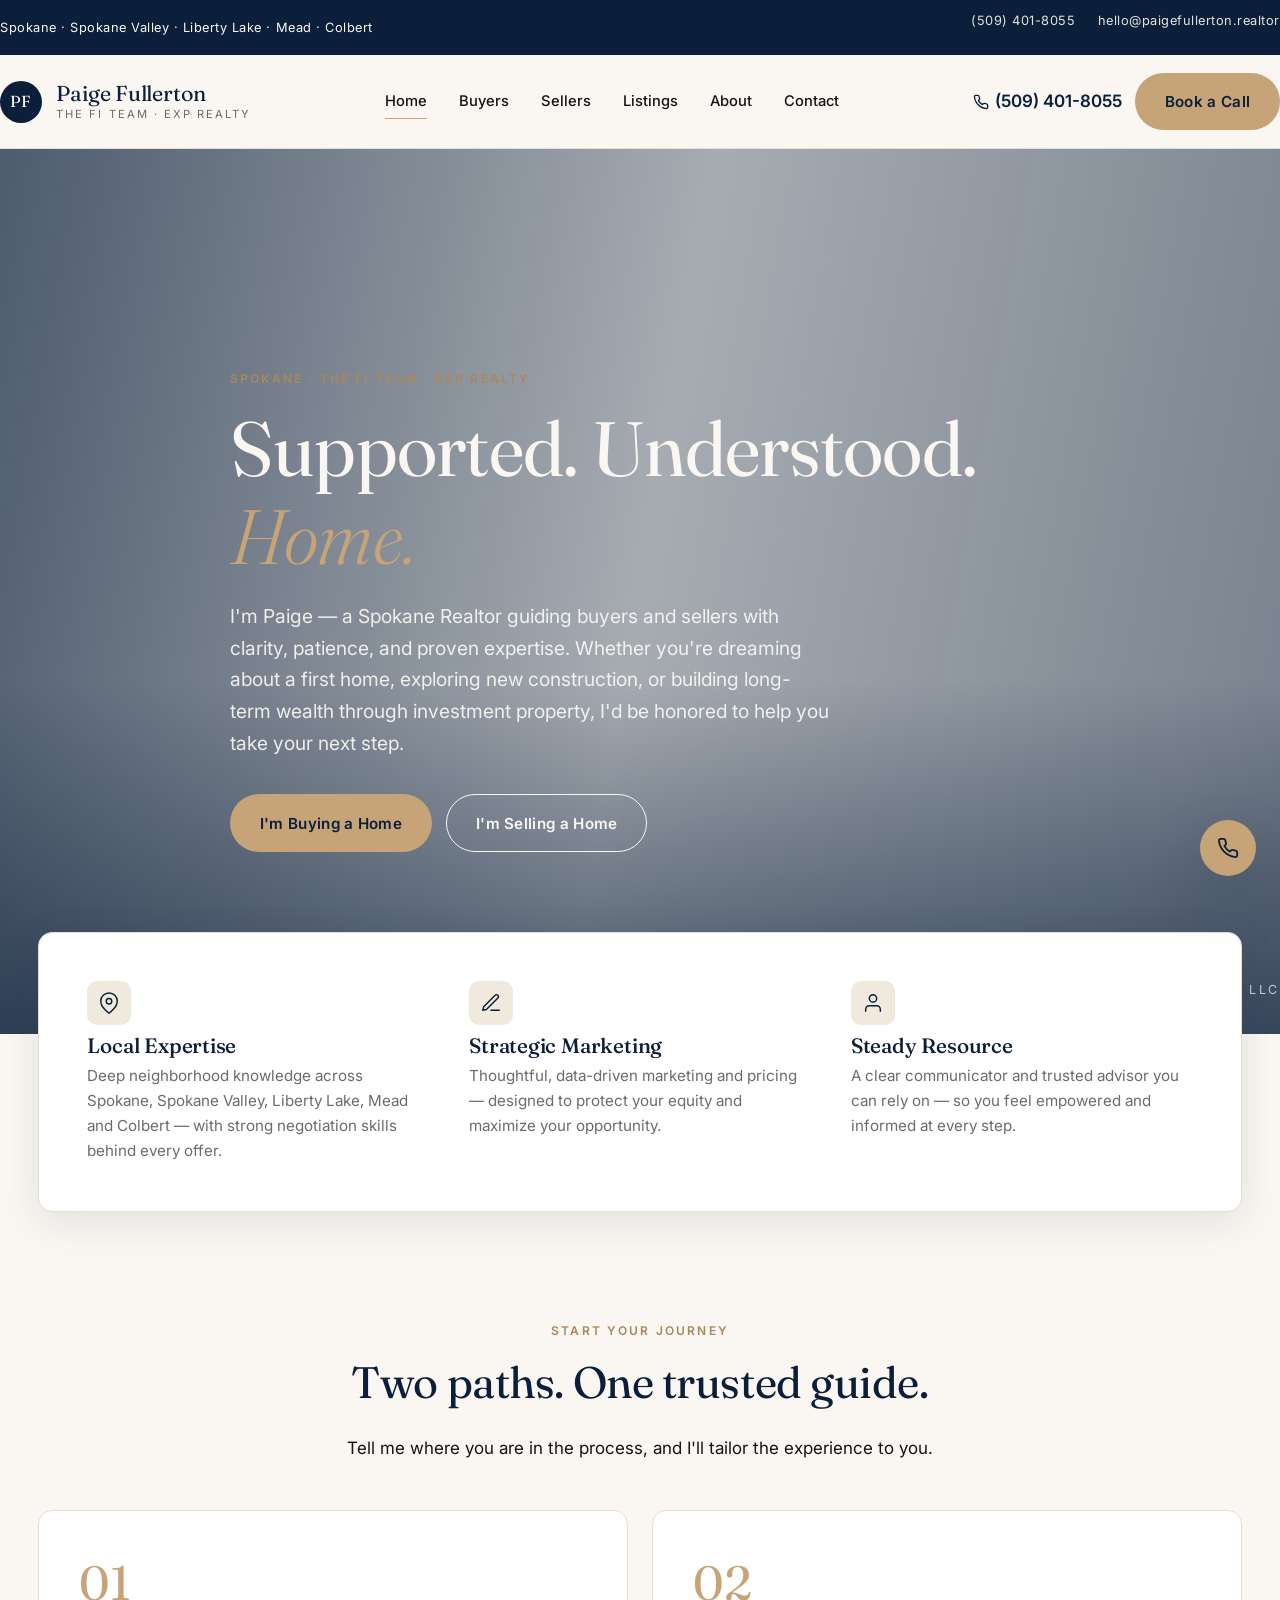
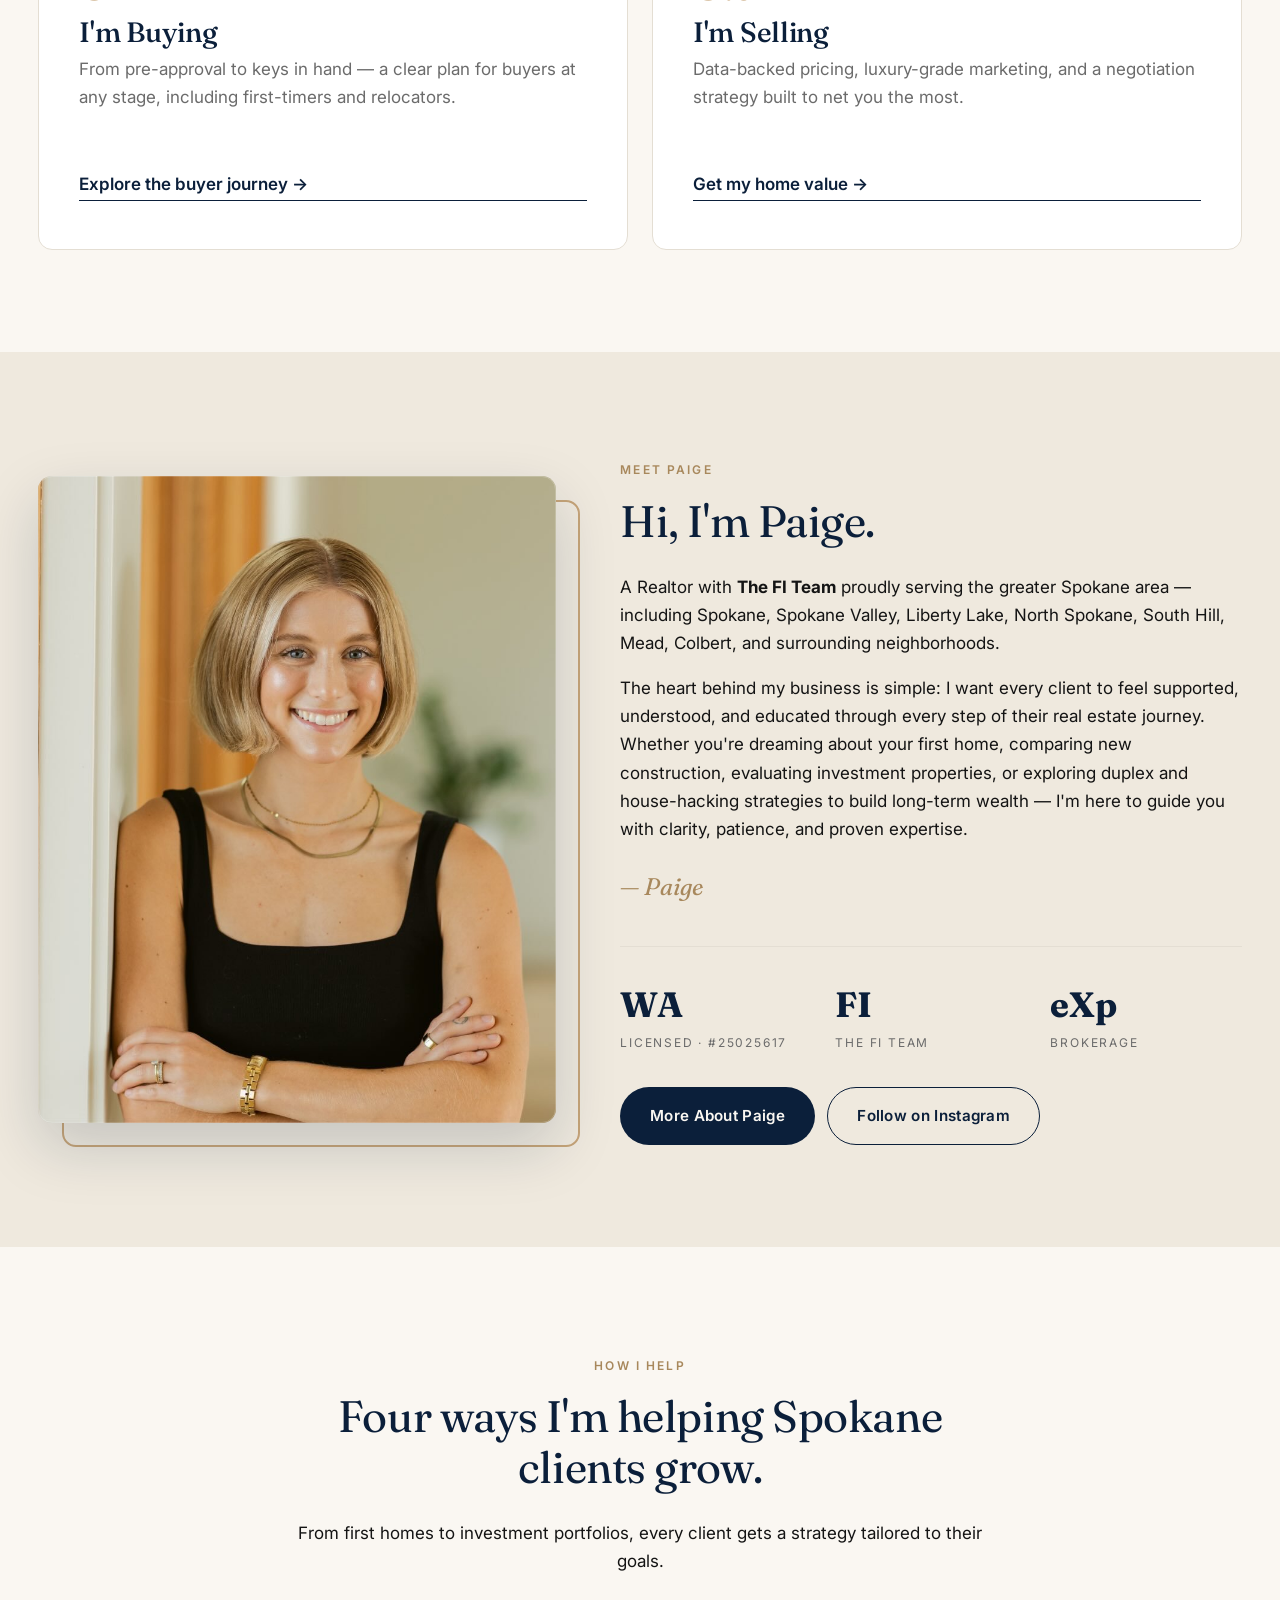
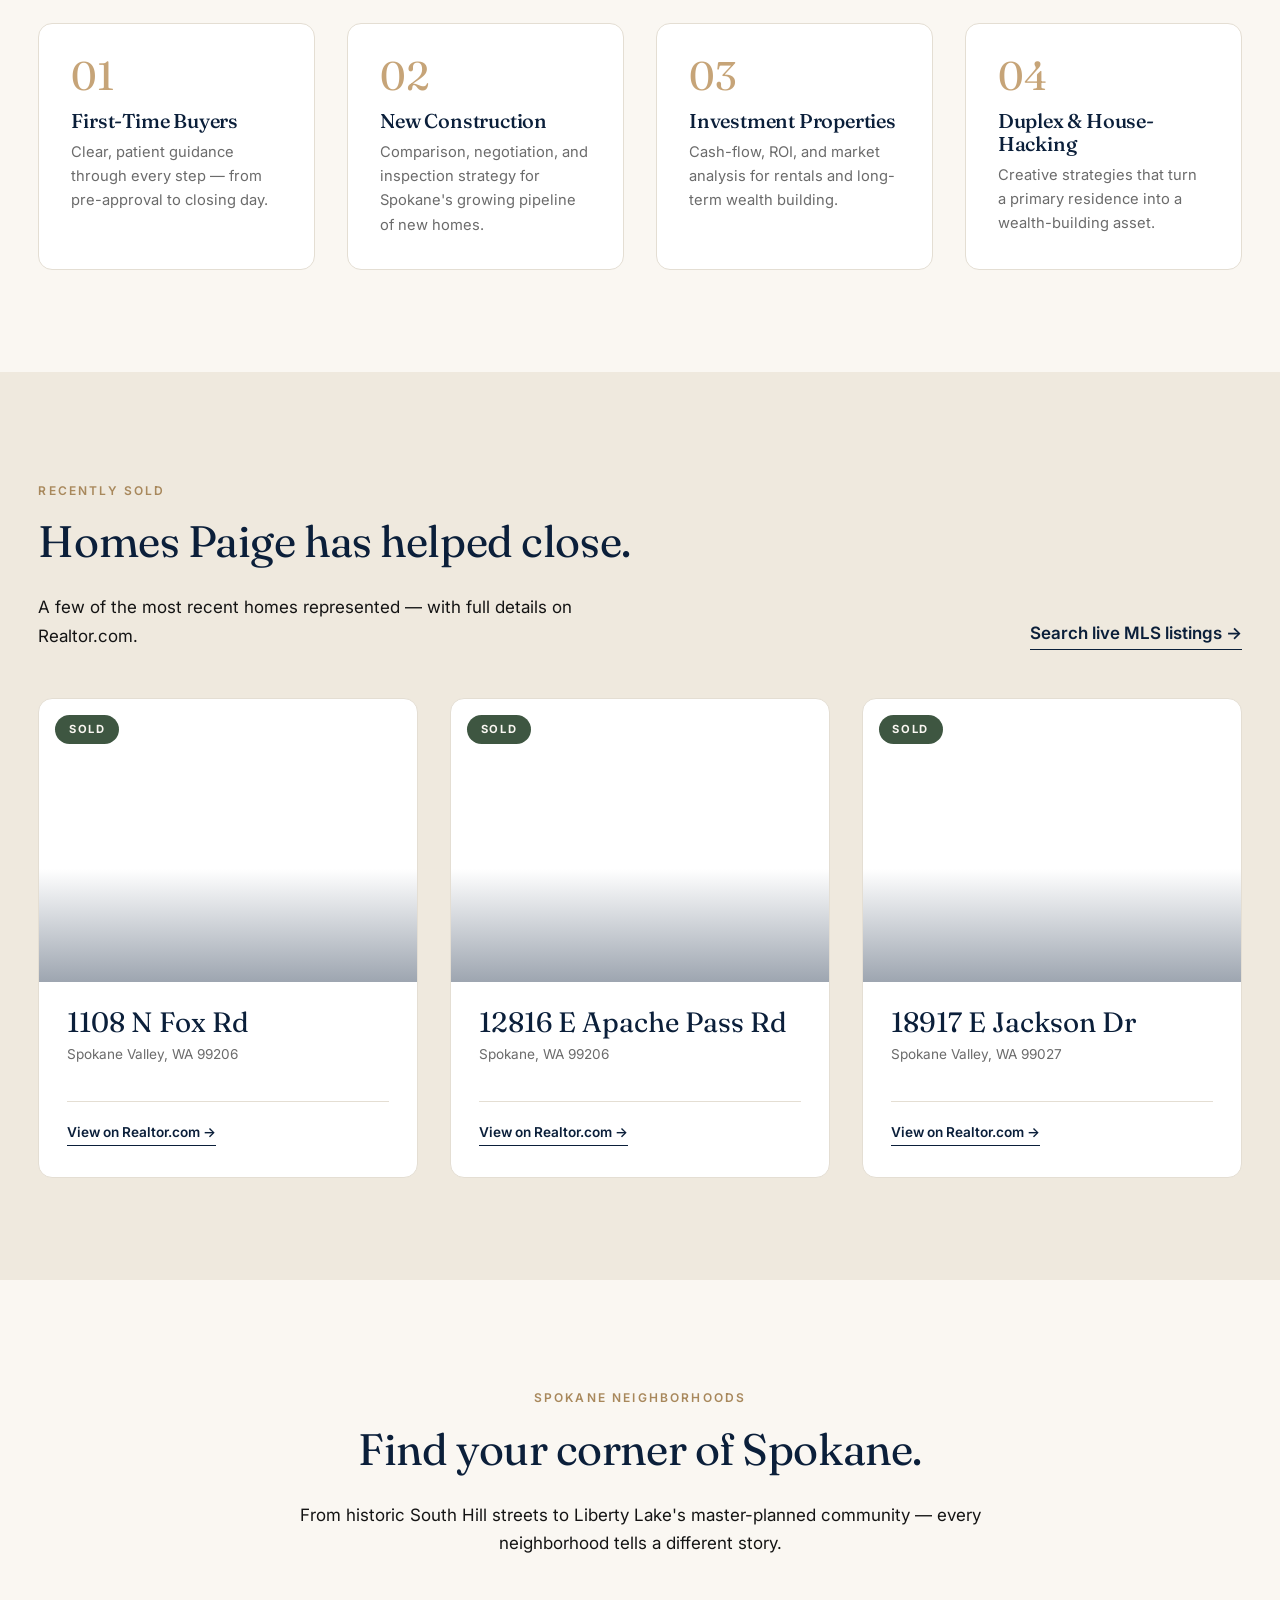
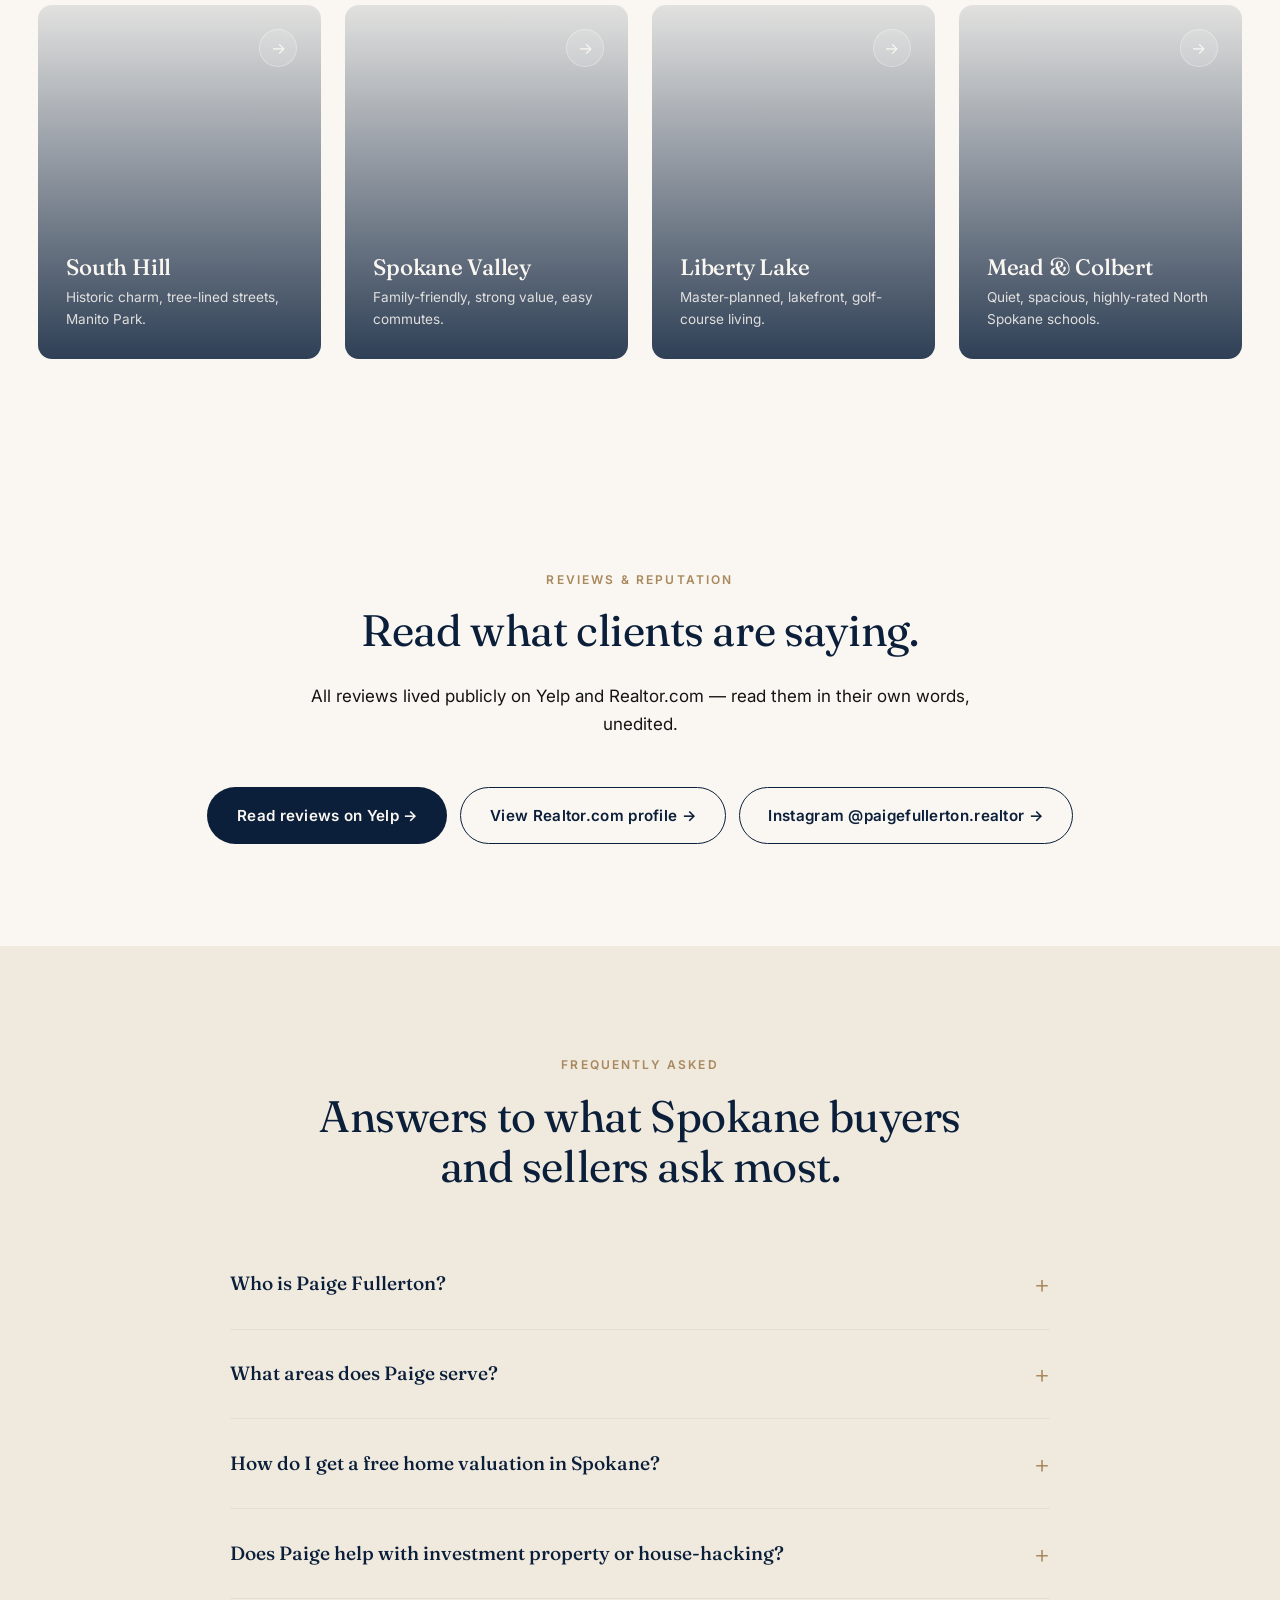
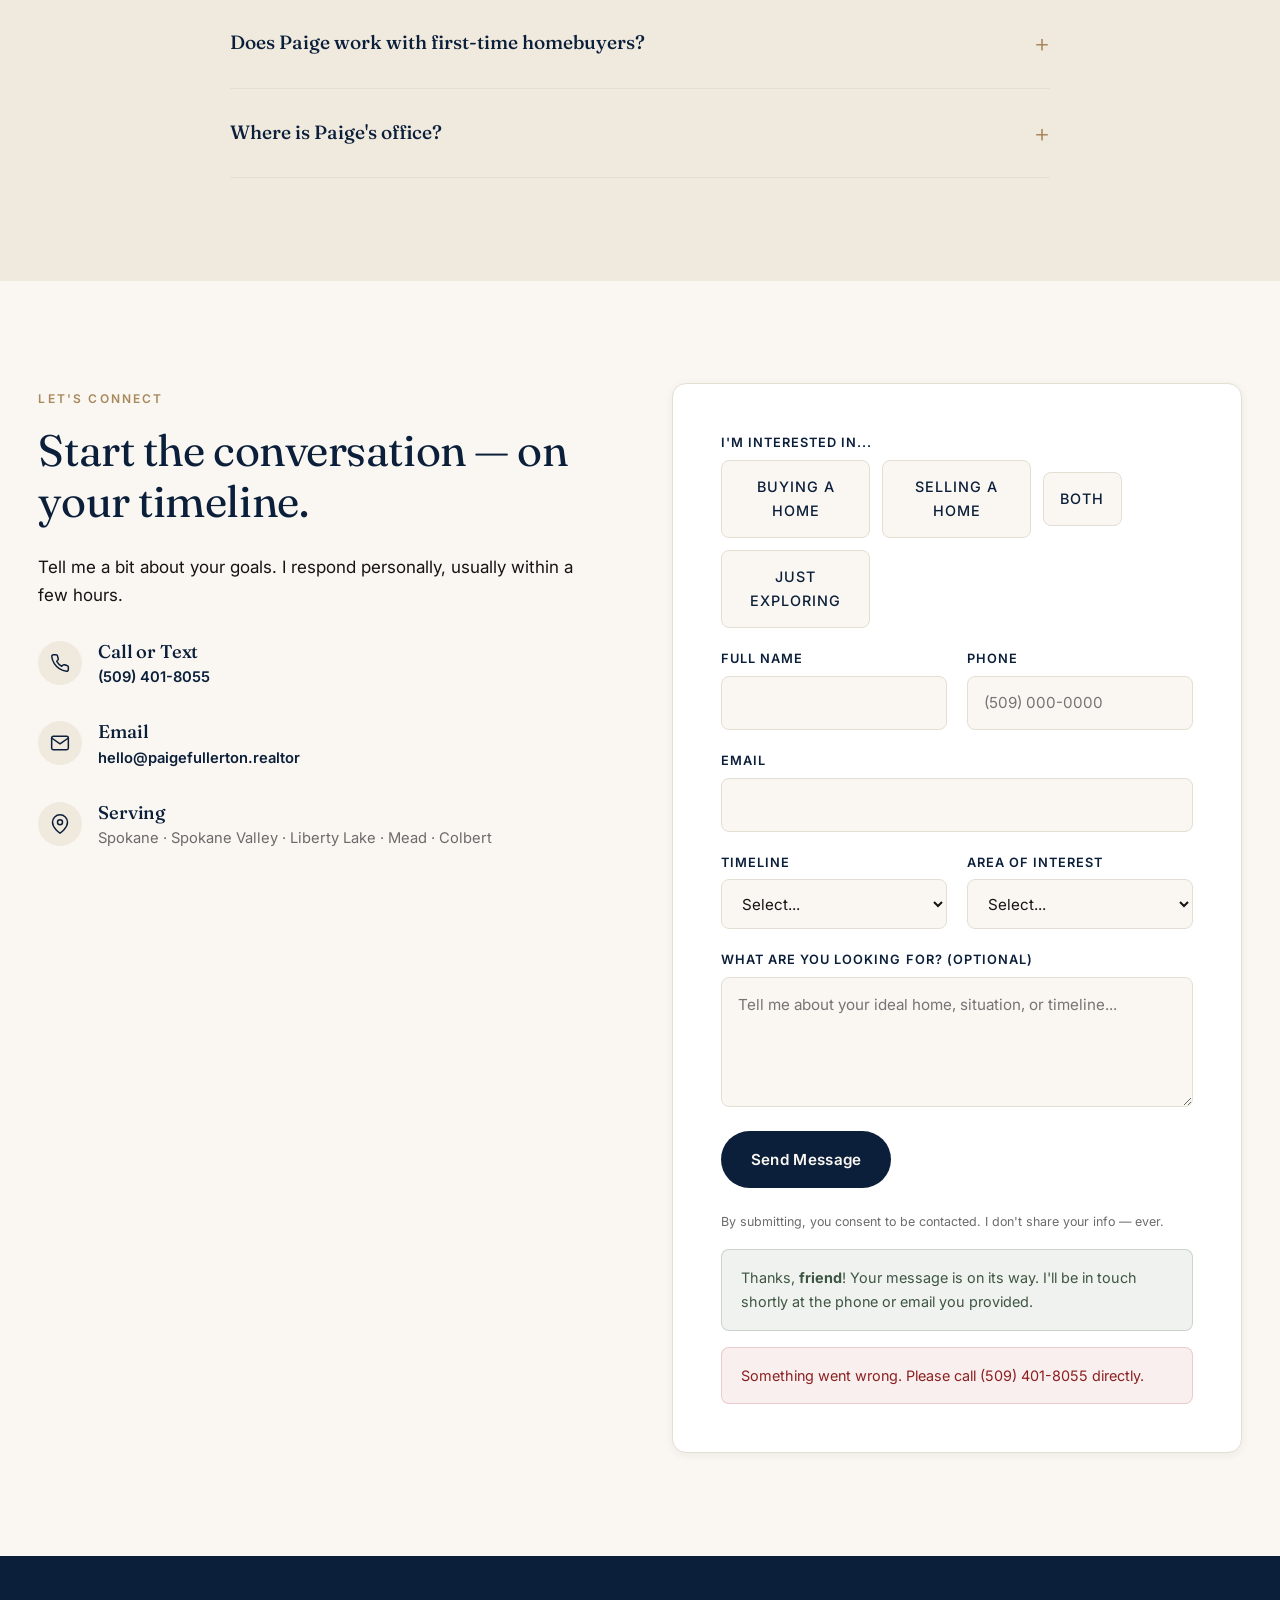
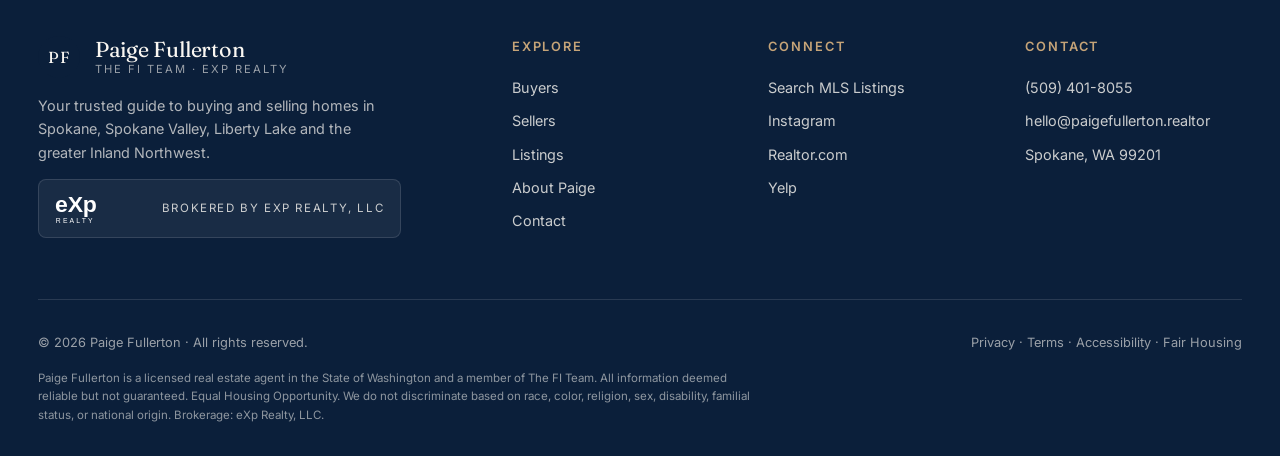
==== commit beecc6ef: "css: aggressive mobile fix + cache-bust - Hide topbar entirely on phones (was cramping into 3 cols) " ====
--- a/index.html
+++ b/index.html
@@ -37,7 +37,7 @@
 <link rel="preconnect" href="https://fonts.gstatic.com" crossorigin />
 <link href="https://fonts.googleapis.com/css2?family=Fraunces:ital,opsz,wght@0,9..144,300..500;1,9..144,300..500&family=Inter:wght@400;500;600;700&display=swap" rel="stylesheet" />
 
-<link rel="stylesheet" href="css/styles.css" />
+<link rel="stylesheet" href="css/styles.css?v=3" />
 
 <!-- JSON-LD: RealEstateAgent -->
 <script type="application/ld+json">
--- a/css/styles.css
+++ b/css/styles.css
@@ -1003,3 +1003,182 @@
   .reveal { opacity: 1; transform: none; }
   html { scroll-behavior: auto; }
 }
+
+/* ==========================================================================
+   Mobile polish — aggressive overrides (high specificity)
+   ========================================================================== */
+
+/* Tablet and below */
+@media (max-width: 900px) {
+  .site-header .header-cta .phone-link { display: none !important; }
+  .site-header .header-cta { gap: .5rem; }
+  .site-header .site-header-inner { padding: .85rem 0; }
+  .site-header .brand { font-size: 1.15rem; }
+  .site-header .brand-mark { width: 38px; height: 38px; font-size: .9rem; }
+}
+
+/* Phones */
+@media (max-width: 640px) {
+  :root { --section-py: clamp(3rem, 9vw, 5rem); }
+
+  /* --- Topbar: hide entirely on phones. Float-call + hamburger cover it. --- */
+  body > .topbar { display: none !important; }
+
+  /* --- Header: brand + hamburger only --- */
+  .site-header .header-cta .btn-gold { display: none !important; }
+  .site-header .brand { max-width: calc(100vw - 90px); overflow: hidden; }
+  .site-header .brand-text { overflow: hidden; }
+  .site-header .brand-text small {
+    font-size: .6rem;
+    letter-spacing: .1em;
+    white-space: nowrap;
+    overflow: hidden;
+    text-overflow: ellipsis;
+  }
+
+  /* --- Hero --- */
+  .hero { min-height: 88vh; }
+  .hero .hero-inner { padding: 4rem 0 5rem; }
+  .hero h1 {
+    font-size: 2.25rem !important;
+    line-height: 1.1;
+    margin-bottom: 1rem;
+  }
+  .hero h1 em { display: inline; }
+  .hero .eyebrow { font-size: .65rem; letter-spacing: .16em; }
+  .hero .hero-sub { font-size: .98rem; line-height: 1.55; margin-bottom: 1.5rem; }
+  .hero .hero-cta { flex-direction: column; align-items: stretch; gap: .6rem; }
+  .hero .hero-cta .btn { width: 100%; justify-content: center; padding: 1rem 1.4rem; }
+  /* Make the outline button readable against the busy hero image */
+  .hero .hero-cta .btn-outline-light {
+    background: rgba(11, 31, 58, 0.35);
+    border-color: rgba(255, 255, 255, 0.85);
+    backdrop-filter: blur(4px);
+    -webkit-backdrop-filter: blur(4px);
+  }
+
+  /* Hero-meta: flat band below hero content, no decorative dashes */
+  .hero .hero-meta {
+    position: static !important;
+    flex-direction: column;
+    align-items: flex-start;
+    gap: .5rem;
+    padding: 1.25rem var(--gutter) 1.5rem;
+    background: rgba(0, 0, 0, 0.35);
+    font-size: .68rem;
+    letter-spacing: .15em;
+    margin: 0 calc(-1 * var(--gutter));
+  }
+  .hero .hero-meta span::before,
+  .hero .hero-meta .hero-meta-exp::before { content: "" !important; margin: 0 !important; }
+  .hero .hero-meta .hero-meta-exp { flex-wrap: wrap; }
+
+  /* --- Value strip: sit below hero flush, not overlapping --- */
+  .value-strip { margin-top: 0 !important; padding: 2rem; gap: 1.75rem; box-shadow: var(--shadow-sm); }
+
+  /* Section layout inside containers that used inline flex space-between */
+  .section-header[style*="space-between"] {
+    flex-direction: column !important;
+    align-items: flex-start !important;
+  }
+
+  /* Path cards shorter on mobile */
+  .path-card { min-height: 280px; padding: 2.25rem 1.75rem; }
+  .path-card h3 { font-size: 1.5rem; }
+  .path-card .num { font-size: 2.4rem; }
+
+  /* About photo frame — remove decorative offset border on mobile (it bleeds) */
+  .about-photo-frame::before { display: none; }
+  .about-photo { aspect-ratio: 4 / 5; max-width: 380px; margin: 0 auto; }
+
+  /* About stats — allow wrapping */
+  .about-stats { grid-template-columns: repeat(3, 1fr); gap: .75rem; }
+  .about-stats .stat strong { font-size: 1.6rem; }
+  .about-stats .stat span { font-size: .65rem; }
+
+  /* Listing/hood cards */
+  .listing-price { font-size: 1.4rem; }
+  .listing-body { padding: 1.3rem 1.3rem 1.5rem; }
+  .hood-card { aspect-ratio: 5 / 4; padding: 1.4rem; }
+  .hood-card h3 { font-size: 1.25rem; }
+
+  /* Testimonials */
+  .testimonial { padding: 1.75rem 1.5rem; }
+  .testimonial p { font-size: 1rem; }
+
+  /* FAQ */
+  .faq-item summary { font-size: 1.05rem; }
+  .faq-item { padding: 1.1rem 0; }
+
+  /* Forms: radio-pill grid should flex down */
+  .radio-group { grid-template-columns: repeat(2, 1fr); gap: .5rem; }
+  .radio-pill span { padding: .75rem .6rem; font-size: .85rem; }
+
+  /* Buttons stretch to full-width in CTA clusters */
+  .btn { padding: .9rem 1.4rem; font-size: .9rem; }
+  .page-hero div[style*="justify-content: center"] .btn { width: 100%; }
+  .page-hero div[style*="justify-content: center"] { flex-direction: column; }
+
+  /* Steps grid — single column feels more purposeful on phone */
+  .steps { grid-template-columns: 1fr; gap: 1rem; }
+  .step { padding: 1.5rem; }
+
+  /* Contact info items */
+  .contact-item h4 { font-size: 1rem; }
+  .contact-item p { font-size: .88rem; }
+
+  /* Footer tightened */
+  .site-footer { padding-top: 3.5rem; font-size: .85rem; }
+  .footer-grid { gap: 1.75rem; margin-bottom: 2.5rem; }
+  .site-footer h5 { margin-bottom: .8rem; }
+  .footer-brand p { font-size: .85rem; }
+  .footer-bottom { flex-direction: column; align-items: flex-start; gap: .6rem; }
+  .footer-disclaimer { font-size: .7rem; }
+
+  /* Float call button — keep above fold but respect safe areas */
+  .float-call {
+    bottom: calc(1rem + env(safe-area-inset-bottom, 0px));
+    right: 1rem;
+    width: 52px; height: 52px;
+  }
+
+  /* Page hero (subpages) */
+  .page-hero { padding: 5.5rem 0 4rem; }
+  .page-hero h1 { font-size: clamp(2rem, 7vw, 2.75rem); }
+  .page-hero p { font-size: 1rem; }
+
+  /* Address & long strings don't overflow */
+  .contact-item p { word-break: break-word; }
+
+  /* eXp badge in footer — compact */
+  .exp-badge { padding: .55rem .8rem; font-size: .68rem; gap: .6rem; }
+  .exp-badge .exp-logo { height: 28px; }
+
+  /* Split sections stack with extra breathing room */
+  .split { gap: 2.5rem; }
+}
+
+/* Small phones (≤400px) */
+@media (max-width: 400px) {
+  :root { --gutter: 1.1rem; }
+  .brand-text small { font-size: .62rem; letter-spacing: .14em; }
+  .brand { gap: .6rem; font-size: 1.05rem; }
+  .brand-mark { width: 34px; height: 34px; font-size: .8rem; }
+  .header-cta .btn { padding: .6rem .9rem; font-size: .8rem; }
+  .hero h1 { font-size: 2rem; }
+  .page-hero h1 { font-size: 1.85rem; }
+  .radio-group { grid-template-columns: 1fr 1fr; }
+}
+
+/* Fix for inline-styled "margin-top: calc(-1 * var(--section-py))" on value-strip
+   When the calc resolves negative, on mobile we want it to sit flush */
+@media (max-width: 640px) {
+  .container[style*="margin-top: calc(-1"] { margin-top: 1.5rem !important; }
+}
+
+/* Ensure tap targets meet 44×44 */
+.btn, .phone-link, .primary-nav a, .topbar a, .footer-bottom a, .float-call {
+  min-height: 36px;
+}
+.radio-pill, .faq-item summary { min-height: 44px; display: flex; align-items: center; }
+.faq-item summary { justify-content: space-between; }
